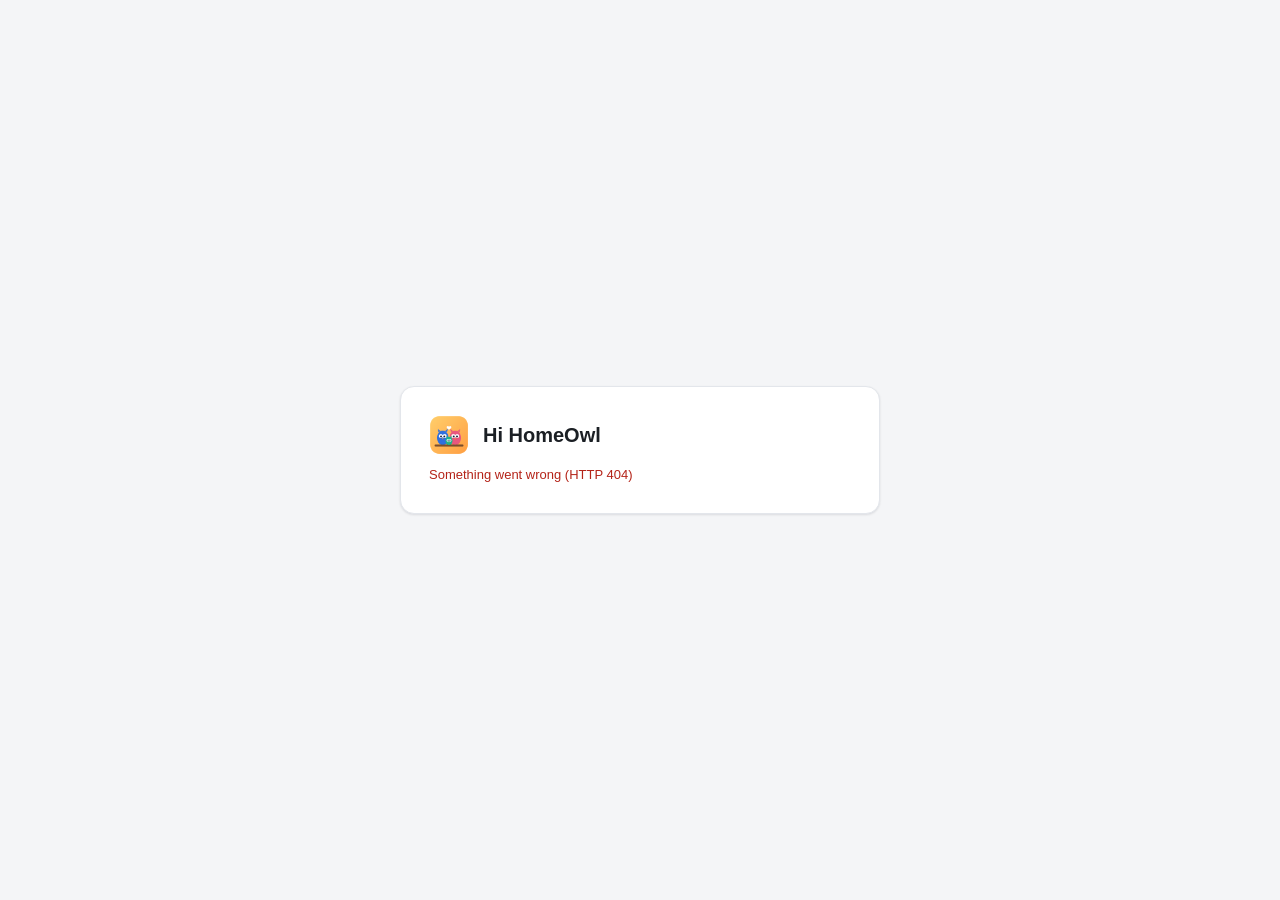
==== web/static/hi.html @ 711c6d2b "Device check-in: family members name their own devices A no-login 'Hi HomeOwl' page at /hi (also ove" ====
<!doctype html>
<html lang="en">
<head>
<meta charset="utf-8">
<meta name="viewport" content="width=device-width, initial-scale=1">
<title>Hi HomeOwl</title>
<link rel="stylesheet" href="style.css">
<link rel="icon" href="icon.png">
<meta name="theme-color" content="#ff9f43">
</head>
<body>
<section class="connect">
  <div class="connect-card hi-card">
    <div class="brand"><img class="logo-img lg" src="icon.png" alt=""> Hi HomeOwl</div>
    <div id="hi-box" role="status"><div class="empty">Looking for this device on your network…</div></div>
  </div>
</section>
<script src="hi.js"></script>
</body>
</html>
---- web/static/style.css ----
:root{
  --bg:#f4f5f7; --panel:#ffffff; --panel2:#f8f9fb; --line:#e3e6eb; --text:#1b1f24; --muted:#667080;
  --accent:#1f6feb; --accent-soft:#e7f0ff;
  --crit:#b42318; --high:#d9480f; --med:#b7791f; --low:#2f6fb3; --info:#6b7280; --ok:#1a7f45;
  --crit-bg:#fdecea; --high-bg:#fff0e6; --med-bg:#fff7e0; --low-bg:#eaf2fc; --info-bg:#f1f2f4; --ok-bg:#e6f5ec;
  --c1:#1f6feb; --c2:#13a49b; --c3:#d9480f; --c4:#8a5cf6; --c5:#c2a000; --c6:#d6336c; --c7:#667080;
  --shadow:0 1px 2px rgba(16,24,40,.05),0 1px 3px rgba(16,24,40,.06);
  --mono:ui-monospace,SFMono-Regular,Menlo,Consolas,monospace;
}
@media (prefers-color-scheme:dark){:root{
  --bg:#0e1116; --panel:#161a21; --panel2:#1b2029; --line:#2a303b; --text:#e6e9ee; --muted:#9aa4b2;
  --accent:#4c8dff; --accent-soft:#16233b;
  --crit:#ff6b5e; --high:#ff8c42; --med:#e8b33a; --low:#6aa8f0; --info:#9aa4b2; --ok:#3fbf75;
  --crit-bg:#3a1714; --high-bg:#3a2112; --med-bg:#352a10; --low-bg:#14263c; --info-bg:#1f242c; --ok-bg:#12301f;
  --c1:#4c8dff; --c2:#2cc5b8; --c3:#ff8c42; --c4:#a78bfa; --c5:#e8c43a; --c6:#f06595; --c7:#9aa4b2;
  --shadow:none;
}}
*{box-sizing:border-box}
[hidden]{display:none!important}
html,body{margin:0;background:var(--bg);color:var(--text);font:14px/1.5 -apple-system,BlinkMacSystemFont,"Segoe UI",Inter,Roboto,sans-serif}
code,.mono{font-family:var(--mono);font-size:.92em}
a{color:var(--accent)}
.muted{color:var(--muted)} .fine{font-size:12px;color:var(--muted)}
h1{font-size:22px;margin:0 0 4px;letter-spacing:-.01em} h2{font-size:16px;margin:0 0 12px} h3{font-size:14px;margin:0 0 8px}
.brand{font-weight:700;font-size:16px;display:flex;align-items:center;gap:8px}
.logo{color:var(--accent);font-size:20px}

/* buttons/forms */
.btn{border:1px solid var(--line);background:var(--panel);color:var(--text);border-radius:8px;padding:9px 14px;font:inherit;cursor:pointer;display:inline-flex;align-items:center;gap:6px;justify-content:center}
.btn:hover{border-color:var(--accent)}
.btn.primary{background:var(--accent);border-color:var(--accent);color:#fff;font-weight:600}
.btn.ghost{background:transparent}
.btn.sm{padding:6px 10px;font-size:12px}
.btn.file{position:relative}
input,select{width:100%;padding:9px 11px;border:1px solid var(--line);border-radius:8px;background:var(--panel2);color:var(--text);font:inherit}
input:focus{outline:2px solid var(--accent-soft);border-color:var(--accent)}
label{display:block;font-size:12px;font-weight:600;color:var(--muted);margin-bottom:12px}
label input{margin-top:5px;font-weight:400;color:var(--text)}
label.check{display:flex;gap:8px;align-items:center;font-weight:400;color:var(--text);font-size:13px}
label.check input{width:auto;margin:0}
details.adv{margin:4px 0 14px} details.adv summary{cursor:pointer;color:var(--muted);font-size:12px;margin-bottom:10px}

/* connect */
.connect{min-height:100vh;display:grid;place-items:center;padding:24px 16px}
.connect-card{width:100%;max-width:440px;background:var(--panel);border:1px solid var(--line);border-radius:14px;padding:28px;box-shadow:var(--shadow)}
.connect-card .brand{font-size:20px;margin-bottom:6px}
.connect-card form{margin-top:18px}
.connect-card .btn.primary{width:100%;padding:11px}
.alt{display:flex;gap:8px;margin:14px 0 6px;flex-wrap:wrap}.alt .btn{flex:1}
.msg{margin-top:10px;font-size:13px;min-height:1em}.msg.err{color:var(--crit)}

/* layout */
.app{display:grid;grid-template-columns:230px 1fr;min-height:100vh}
.side{background:var(--panel);border-right:1px solid var(--line);padding:18px 12px;display:flex;flex-direction:column;gap:14px;position:sticky;top:0;height:100vh}
.side nav{display:flex;flex-direction:column;gap:2px;flex:1;overflow:auto}
.side nav a{padding:8px 10px;border-radius:8px;cursor:pointer;color:var(--text);text-decoration:none;display:flex;justify-content:space-between;align-items:center}
.side nav a:hover{background:var(--panel2)} .side nav a.active{background:var(--accent-soft);color:var(--accent);font-weight:600}
.side-foot{display:flex;flex-wrap:wrap;gap:6px}
.site-chip{font-size:12px;color:var(--muted);padding:0 10px;line-height:1.4}
main{padding:24px 28px 60px;min-width:0}
.head{display:flex;justify-content:space-between;align-items:flex-end;gap:12px;margin-bottom:18px;flex-wrap:wrap}
.grid{display:grid;gap:14px}
.g2{grid-template-columns:repeat(2,minmax(0,1fr))} .g3{grid-template-columns:repeat(3,minmax(0,1fr))} .g4{grid-template-columns:repeat(4,minmax(0,1fr))}
.card{background:var(--panel);border:1px solid var(--line);border-radius:12px;padding:16px;box-shadow:var(--shadow);min-width:0}
.card+.card{margin-top:0}
.section{margin-top:14px}
@media (max-width:1100px){.g4{grid-template-columns:repeat(2,minmax(0,1fr))}.g3{grid-template-columns:1fr 1fr}}
@media (max-width:760px){.app{grid-template-columns:1fr}.side{position:static;height:auto}.side nav{flex-direction:row;flex-wrap:wrap}.g2,.g3,.g4{grid-template-columns:1fr}main{padding:16px}}

/* KPI */
.kpi .v{font-size:26px;font-weight:700;letter-spacing:-.02em} .kpi .l{font-size:12px;color:var(--muted)} .kpi .s{font-size:12px;color:var(--muted);margin-top:2px}
.score{display:flex;align-items:center;gap:18px}
.score svg{flex:none}
.sevbar{display:flex;gap:6px;flex-wrap:wrap;margin-top:8px}

/* pills / badges */
.pill{font-size:11px;padding:1px 8px;border-radius:99px;background:var(--panel2);border:1px solid var(--line);color:var(--muted);font-weight:600;white-space:nowrap}
.sev{font-size:11px;font-weight:700;text-transform:uppercase;letter-spacing:.04em;padding:2px 8px;border-radius:6px;white-space:nowrap}
.sev.critical{color:var(--crit);background:var(--crit-bg)} .sev.high{color:var(--high);background:var(--high-bg)}
.sev.medium{color:var(--med);background:var(--med-bg)} .sev.low{color:var(--low);background:var(--low-bg)}
.sev.info{color:var(--info);background:var(--info-bg)} .sev.ok{color:var(--ok);background:var(--ok-bg)}
.tag{display:inline-block;font-size:11px;padding:1px 7px;border-radius:5px;background:var(--panel2);border:1px solid var(--line);margin:1px 3px 1px 0;white-space:nowrap;max-width:100%;overflow-wrap:anywhere}
@media (max-width:760px){.tag{white-space:normal}}
.tag.good{color:var(--ok);border-color:transparent;background:var(--ok-bg)} .tag.bad{color:var(--high);border-color:transparent;background:var(--high-bg)} .tag.warn{color:var(--med);border-color:transparent;background:var(--med-bg)}

/* tables */
.tbl-wrap{overflow:auto;border:1px solid var(--line);border-radius:10px}
table{width:100%;border-collapse:collapse;font-size:13px}
th,td{text-align:left;padding:8px 10px;border-bottom:1px solid var(--line);vertical-align:top}
th{font-size:11px;text-transform:uppercase;letter-spacing:.04em;color:var(--muted);background:var(--panel2);position:sticky;top:0;cursor:pointer;white-space:nowrap}
tr:last-child td{border-bottom:0}
td.num,th.num{text-align:right;font-variant-numeric:tabular-nums}
.search{max-width:260px}

/* findings */
.filters{display:flex;gap:6px;flex-wrap:wrap;margin-bottom:12px}
.filters button{border:1px solid var(--line);background:var(--panel);color:var(--text);border-radius:99px;padding:5px 12px;font:inherit;font-size:12px;cursor:pointer}
.filters button.on{background:var(--accent);border-color:var(--accent);color:#fff}
.finding{border:1px solid var(--line);border-left:4px solid var(--info);border-radius:10px;background:var(--panel);padding:14px 16px;margin-bottom:10px}
.finding.critical{border-left-color:var(--crit)} .finding.high{border-left-color:var(--high)} .finding.medium{border-left-color:var(--med)} .finding.low{border-left-color:var(--low)}
.finding .t{display:flex;gap:10px;align-items:center;flex-wrap:wrap;font-weight:600}
.finding .area{font-size:12px;color:var(--muted);font-weight:400}
.finding p{margin:8px 0 0}
.finding .fix{margin-top:8px;padding:8px 10px;background:var(--panel2);border-radius:8px;font-size:13px}
.finding .fix b{color:var(--accent)}
.finding .items{margin-top:6px}

/* charts */
.chart text{fill:var(--muted);font-size:11px}
.chart .lbl{fill:var(--text)}
.chart .grid line{stroke:var(--line)}
.legend{display:flex;gap:12px;flex-wrap:wrap;font-size:12px;color:var(--muted);margin-top:8px}
.legend i{display:inline-block;width:10px;height:10px;border-radius:3px;margin-right:5px;vertical-align:-1px}
.empty{color:var(--muted);font-size:13px;padding:18px;text-align:center;border:1px dashed var(--line);border-radius:10px}

/* diagrams */
.diagram{overflow:auto;background:var(--panel2);border-radius:10px;border:1px solid var(--line)}
.diagram svg{display:block;margin:0 auto}
.diagram .node rect{fill:var(--panel);stroke:var(--line);stroke-width:1.2}
.diagram .node.gw rect{stroke:var(--c1);stroke-width:2}
.diagram .node.sw rect{stroke:var(--c2)}
.diagram .node.ap rect{stroke:var(--c4)}
.diagram .node.net rect{stroke:var(--c2)}
.diagram .node.ssid rect{stroke:var(--c4)}
.diagram .node.wan rect{stroke:var(--c3)}
.diagram .node.off rect{stroke:var(--crit);stroke-dasharray:4 3}
.diagram .t1{fill:var(--text);font-size:12px;font-weight:600}
.diagram .t2{fill:var(--muted);font-size:10.5px}
.diagram .ic{font-size:13px;font-weight:700}
.diagram .edge{fill:none;stroke:var(--muted);stroke-opacity:.55;stroke-width:1.4}
.diagram .edge.wl{stroke-dasharray:4 4}
.diagram .badge{fill:var(--high)} .diagram .badge-t{fill:#fff;font-size:9px;font-weight:700}

/* raw */
pre.json{background:var(--panel2);border:1px solid var(--line);border-radius:10px;padding:12px;overflow:auto;max-height:560px;font-size:12px;font-family:var(--mono);margin:0}
.ok-t{color:var(--ok)} .bad-t{color:var(--crit)}

/* cheatsheet */
.cheat{background:var(--panel);border:1px solid var(--line);border-radius:12px;padding:22px}
.cheat h2{border-bottom:2px solid var(--accent);padding-bottom:4px;margin-top:18px}
.cheat h2:first-of-type{margin-top:0}
.cheat .cols{display:grid;grid-template-columns:1fr 1fr;gap:18px}
.cheat table{font-size:12px} .cheat th,.cheat td{padding:5px 8px}
.kv{display:grid;grid-template-columns:max-content 1fr;gap:3px 14px;font-size:13px}.kv dt{color:var(--muted)}.kv dd{margin:0}
@media (max-width:900px){.cheat .cols{grid-template-columns:1fr}}

/* loading */
.loading{position:fixed;inset:0;background:color-mix(in srgb,var(--bg) 80%,transparent);display:grid;place-items:center;align-content:center;gap:14px;z-index:20;color:var(--muted)}
.spinner{width:34px;height:34px;border-radius:50%;border:3px solid var(--line);border-top-color:var(--accent);animation:spin .8s linear infinite}
@keyframes spin{to{transform:rotate(360deg)}}

/* v2 additions */
.banner{background:var(--crit-bg);color:var(--crit);border-radius:10px;padding:10px 14px;margin-bottom:14px;font-weight:500}
.banner a{color:inherit;font-weight:700}
.pill.alert{background:var(--crit);color:#fff;border-color:var(--crit)}
.pill:empty{display:none}
.btn.lock{width:100%;justify-content:center}
.btn.lock.unlocked{background:var(--high-bg);color:var(--high);border-color:var(--high);font-weight:600}
.btn.act{white-space:nowrap}
.btn:disabled{opacity:.5;cursor:wait}
.btnrow{display:flex;gap:6px;flex-wrap:wrap}
select{width:100%;padding:9px 11px;border:1px solid var(--line);border-radius:8px;background:var(--panel2);color:var(--text);font:inherit;margin-top:5px}
tr.clickable{cursor:pointer} tr.clickable:hover td{background:var(--panel2)}
.modal{position:fixed;inset:0;background:rgba(10,14,20,.45);display:grid;place-items:center;z-index:30;padding:16px}
.modal-box{background:var(--panel);border:1px solid var(--line);border-radius:14px;width:100%;max-width:520px;max-height:90vh;display:flex;flex-direction:column;box-shadow:0 20px 50px rgba(0,0,0,.25)}
.modal-box.wide{max-width:980px}
.modal-head{display:flex;justify-content:space-between;align-items:center;padding:16px 18px 0}
.modal-head h2{margin:0}
.modal-head .x{border:0;background:none;font-size:22px;color:var(--muted);cursor:pointer;line-height:1}
.modal-body{padding:14px 18px;overflow:auto}
.modal-body details{margin:6px 0} .modal-body summary{cursor:pointer}
.modal-foot{padding:12px 18px 16px;display:flex;gap:8px;justify-content:flex-end;border-top:1px solid var(--line)}
.pv{border:1px solid var(--line);border-radius:10px;padding:10px 12px;margin-top:10px}
.pv-err{border-color:var(--crit)}
.pv-h{margin-bottom:6px}
.pv-t{width:auto;min-width:320px;margin:4px 0} .pv-t th,.pv-t td{padding:4px 10px}
ul.dx,ol.dx{margin:0 0 10px;padding-left:18px} ul.dx li,ol.dx li{margin:4px 0}
.toasts{position:fixed;right:16px;bottom:16px;display:flex;flex-direction:column;gap:8px;z-index:40;max-width:420px}
.toast{background:var(--text);color:var(--bg);padding:10px 14px;border-radius:10px;font-size:13px;box-shadow:0 6px 20px rgba(0,0,0,.2)}
.toast.ok{background:var(--ok);color:#fff} .toast.err{background:var(--crit);color:#fff}
.ports{display:flex;flex-wrap:wrap;gap:6px;margin:6px 0 4px}
.port{width:44px;height:38px;border-radius:7px;display:flex;flex-direction:column;align-items:center;justify-content:center;font-size:11px;color:#fff;border:2px solid transparent;position:relative}
.port b{font-size:13px} .port i{font-style:normal;font-size:9px;line-height:1}
.port.gig{background:var(--ok)} .port.mg{background:var(--c1)} .port.slow{background:var(--med)} .port.down{background:var(--line);color:var(--muted)}
.port.err{border-color:var(--crit)}

@media print{
  .side,.head .btn,.no-print{display:none!important}
  .app{display:block} main{padding:0}
  body{background:#fff;color:#000}
  .cheat{border:0;padding:0}
  .card,.finding{break-inside:avoid}
}
.port.unk{background:var(--c7)}
.codebox{position:relative}.codebox .copy{position:absolute;top:8px;right:8px}
.codebox pre{white-space:pre-wrap;word-break:break-all;padding-right:70px}
.ovr{display:grid;grid-template-columns:1fr 110px auto;gap:6px;align-items:center;margin-bottom:6px}.ovr select,.ovr input{margin:0}
textarea{width:100%;padding:9px 11px;border:1px solid var(--line);border-radius:8px;background:var(--panel2);color:var(--text);font:13px var(--mono);margin-top:5px;resize:vertical}

/* analytics */
.an-controls{display:flex;gap:8px;align-items:center;flex-wrap:wrap}.an-controls select{width:auto;margin:0}
.seg{display:inline-flex;border:1px solid var(--line);border-radius:9px;overflow:hidden}
.seg button{border:0;background:var(--panel);color:var(--text);padding:6px 11px;font:inherit;font-size:12px;cursor:pointer;border-right:1px solid var(--line)}
.seg button:last-child{border-right:0}.seg button.on{background:var(--accent);color:#fff}
.filters.tabs{align-items:center;border-bottom:1px solid var(--line);padding-bottom:10px;margin-bottom:14px}
.banner.info{background:var(--accent-soft);color:var(--accent)}
#an-sql{font:13px/1.5 var(--mono)}

/* ---- Explore / People / Categories */
.g5{grid-template-columns:repeat(5,minmax(0,1fr))}
.nowrap{white-space:nowrap}
.btn.danger{color:var(--crit);border-color:var(--crit)}
.ex-bar{display:flex;flex-direction:column;gap:10px}
.ex-selects{display:grid;grid-template-columns:2fr repeat(4,minmax(0,1fr));gap:8px}
.ex-selects select,.ex-selects input{padding:7px 10px}
.ex-chips{display:flex;flex-wrap:wrap;gap:6px;align-items:center}
.chip{display:inline-flex;align-items:center;gap:4px;background:var(--accent-soft);color:var(--accent);border-radius:99px;padding:3px 4px 3px 11px;font-size:12px;font-weight:600}
.chip button{border:0;background:transparent;color:inherit;font-size:15px;line-height:1;cursor:pointer;padding:0 6px;border-radius:99px}
.chip button:hover{background:var(--panel)}
.blist{display:flex;flex-direction:column;gap:2px}
.bl-row{display:grid;grid-template-columns:minmax(0,1.3fr) minmax(0,1fr) auto;gap:10px;align-items:center;border:0;background:transparent;color:var(--text);font:inherit;font-size:13px;text-align:left;padding:5px 6px;border-radius:7px;cursor:pointer}
.bl-row:hover{background:var(--panel2)} .bl-row.on{background:var(--accent-soft)}
.bl-l{overflow:hidden;text-overflow:ellipsis;white-space:nowrap}
.bl-l .tag{font-size:10px;padding:0 5px}
.bl-bar{position:relative;height:10px;background:var(--panel2);border-radius:5px;overflow:hidden}
.bl-bar i,.bl-bar b{position:absolute;left:0;top:0;bottom:0;border-radius:5px}
.bl-bar b{background:var(--crit);opacity:.75;height:3px;top:auto}
.bl-v{font-variant-numeric:tabular-nums;text-align:right;white-space:nowrap}
.bl-v small{color:var(--muted);margin-left:2px}
svg .hit{fill:transparent}
svg .tc{cursor:pointer} svg .tc:hover .hit{fill:var(--panel2)}
svg .hm{cursor:pointer;stroke:transparent;stroke-width:2} svg .hm:hover,svg .hm.sel{stroke:var(--text)}
svg .hm-lab{cursor:pointer} svg .hm-lab:hover{fill:var(--accent)}
.pager{display:flex;gap:8px;align-items:center;justify-content:flex-end;margin-top:8px}
.pager .fine{margin-right:auto}
table.ex-raw td{font-size:12.5px;padding:6px 10px}
table.ex-raw a{text-decoration:none}
th.sorted{color:var(--accent)}
.pp-kpis{display:grid;grid-template-columns:repeat(4,1fr);gap:8px;margin-bottom:10px}
.pp-kpis div{background:var(--panel2);border-radius:8px;padding:8px 10px}
.pp-kpis b{display:block;font-size:18px} .pp-kpis span{font-size:11px;color:var(--muted)}
.person h3,.card h3{font-size:12px;text-transform:uppercase;letter-spacing:.04em;color:var(--muted);margin:12px 0 6px}
.pp-pick{max-height:340px;overflow:auto;border:1px solid var(--line);border-radius:8px;padding:6px 10px}
.pp-pick label{margin:4px 0}
.pp-group+.pp-group{border-top:1px solid var(--line);margin-top:8px;padding-top:8px}
.pp-ghead{font-size:12px;color:var(--muted);margin:2px 0 4px}
.pp-ghead b{color:var(--text)}
.pp-prof label{font-weight:600}
.pp-group .pp-dev:not(.pp-prof .pp-dev){padding-left:14px}
@media (max-width:1100px){.g5{grid-template-columns:repeat(3,minmax(0,1fr))}.ex-selects{grid-template-columns:1fr 1fr}}
@media (max-width:700px){.g5{grid-template-columns:repeat(2,minmax(0,1fr))}.pp-kpis{grid-template-columns:repeat(2,1fr)}.bl-row{grid-template-columns:minmax(0,1fr) 70px auto}}
.logo-img{width:26px;height:26px;border-radius:7px;vertical-align:-6px;margin-right:2px}
.banner.warn{background:var(--med-bg);color:var(--med)}
.nd-accts{display:flex;flex-direction:column;gap:6px;margin:6px 0 8px}
.nd-acct{display:flex;justify-content:space-between;gap:10px;align-items:center;border:1px solid var(--line);border-radius:8px;padding:8px 10px}
table.nd-prof td{font-size:12.5px;padding:6px 8px}

/* ---- HomeOwl: sign-in, device icons, MCP modes */
.logo-img.lg{width:40px;height:40px;border-radius:10px;vertical-align:-11px;margin-right:6px}
.dic{display:inline-flex;vertical-align:-5px;margin-right:6px;color:var(--muted)}
.bl-l .dic{vertical-align:-3px;margin-right:4px}
.mcp-modes{display:grid;grid-template-columns:repeat(4,minmax(0,1fr));gap:8px}
.mcp-mode{display:flex;flex-direction:column;gap:4px;border:1px solid var(--line);border-radius:10px;padding:10px 12px;cursor:pointer;margin:0}
.mcp-mode input{position:absolute;opacity:0;pointer-events:none}
.mcp-mode.on{border-color:var(--accent);background:var(--accent-soft)}
.mcp-mode.god.on{border-color:var(--crit);background:var(--crit-bg)}
.btn.danger{color:#fff;background:var(--crit);border-color:var(--crit)}
#auth-box form{display:flex;flex-direction:column;gap:2px}
@media (max-width:900px){.mcp-modes{grid-template-columns:1fr 1fr}}

/* internet connections (Overview) */
.wan-list{display:flex;flex-direction:column;gap:10px}
.wan-row{display:flex;align-items:center;gap:12px;padding:8px 10px;border:1px solid var(--line);border-radius:10px;background:var(--panel2)}
.wan-main{flex:1;min-width:0}
.wan-top{display:flex;align-items:center;gap:6px;flex-wrap:wrap;font-size:13px}
.wan-sub{font-size:12px;overflow-wrap:anywhere}
.isp-badge{flex:none;display:inline-flex;align-items:center;justify-content:center;border-radius:8px;font-weight:700;letter-spacing:.02em;
  color:hsl(var(--h) 55% 30%);background:hsl(var(--h) 70% 90%)}
@media (prefers-color-scheme:dark){.isp-badge{color:hsl(var(--h) 70% 82%);background:hsl(var(--h) 35% 22%)}}
.isp-logo{flex:none;border-radius:8px;object-fit:contain;background:#fff;padding:3px}

/* updates */
.update-chip{display:block;margin:8px 10px 0;padding:6px 10px;border-radius:8px;font-size:12px;text-decoration:none;color:var(--ok);background:var(--ok-bg)}
.update-chip:hover{outline:1px solid var(--ok)}
.cmd{display:flex;align-items:center;gap:8px;margin:6px 0}
.cmd code{flex:1;min-width:0;overflow-x:auto;white-space:nowrap;padding:8px 10px;border-radius:8px;background:var(--panel2);border:1px solid var(--line)}
.relnotes{max-height:220px;overflow:auto;white-space:pre-wrap;font-size:13px;padding:10px 12px;border-radius:8px;background:var(--panel2);border:1px solid var(--line)}

/* guest Wi-Fi */
.guest-grid{display:grid;grid-template-columns:repeat(auto-fill,minmax(min(100%,520px),1fr));gap:16px}
.guest-card{display:flex;gap:20px;align-items:center;flex-wrap:wrap}
.guest-qr{flex:none;background:#fff;border-radius:12px;padding:6px;line-height:0}
.guest-qr .qr{max-width:100%;height:auto}
.guest-info{flex:1;min-width:200px}
.guest-info .l{font-size:12px;color:var(--muted);margin-top:6px}
.guest-ssid{font-size:22px;font-weight:700;overflow-wrap:anywhere}
.guest-pass{font-size:20px;overflow-wrap:anywhere;margin-bottom:6px}
#print-card{display:none}
@media print{
  body.printing-card>*:not(#print-card){display:none!important}
  body.printing-card #print-card{display:block}
  .pc{width:90mm;margin:10mm auto;padding:8mm;border:1px dashed #999;border-radius:6mm;text-align:center;color:#000;font-family:-apple-system,"Segoe UI",Roboto,sans-serif}
  .pc-title{font-size:20pt;font-weight:700;margin-bottom:4mm}
  .pc .qr{width:60mm;height:60mm}
  .pc-hint{font-size:10pt;margin:2mm 0 5mm}
  .pc dl{margin:0;text-align:left;display:grid;grid-template-columns:max-content 1fr;gap:1mm 4mm;font-size:13pt}
  .pc dt{color:#555} .pc dd{margin:0;font-weight:700;overflow-wrap:anywhere}
  .pc-foot{margin-top:6mm;font-size:8pt;color:#555;display:flex;align-items:center;justify-content:center;gap:2mm}
}

/* device check-in */
.hi-card{max-width:480px}
.hi-seen{margin:8px 0 16px;padding:8px 10px;border-radius:8px;background:var(--panel2);border:1px solid var(--line)}
.ci-row{display:flex;align-items:center;gap:14px;flex-wrap:wrap;margin-bottom:10px}
.ci-ico{font-size:26px;width:40px;text-align:center}
.ci-main{flex:1;min-width:220px}
.ci-how{display:flex;gap:20px;align-items:flex-start;flex-wrap:wrap}
.ci-how>div:last-child{flex:1;min-width:240px}
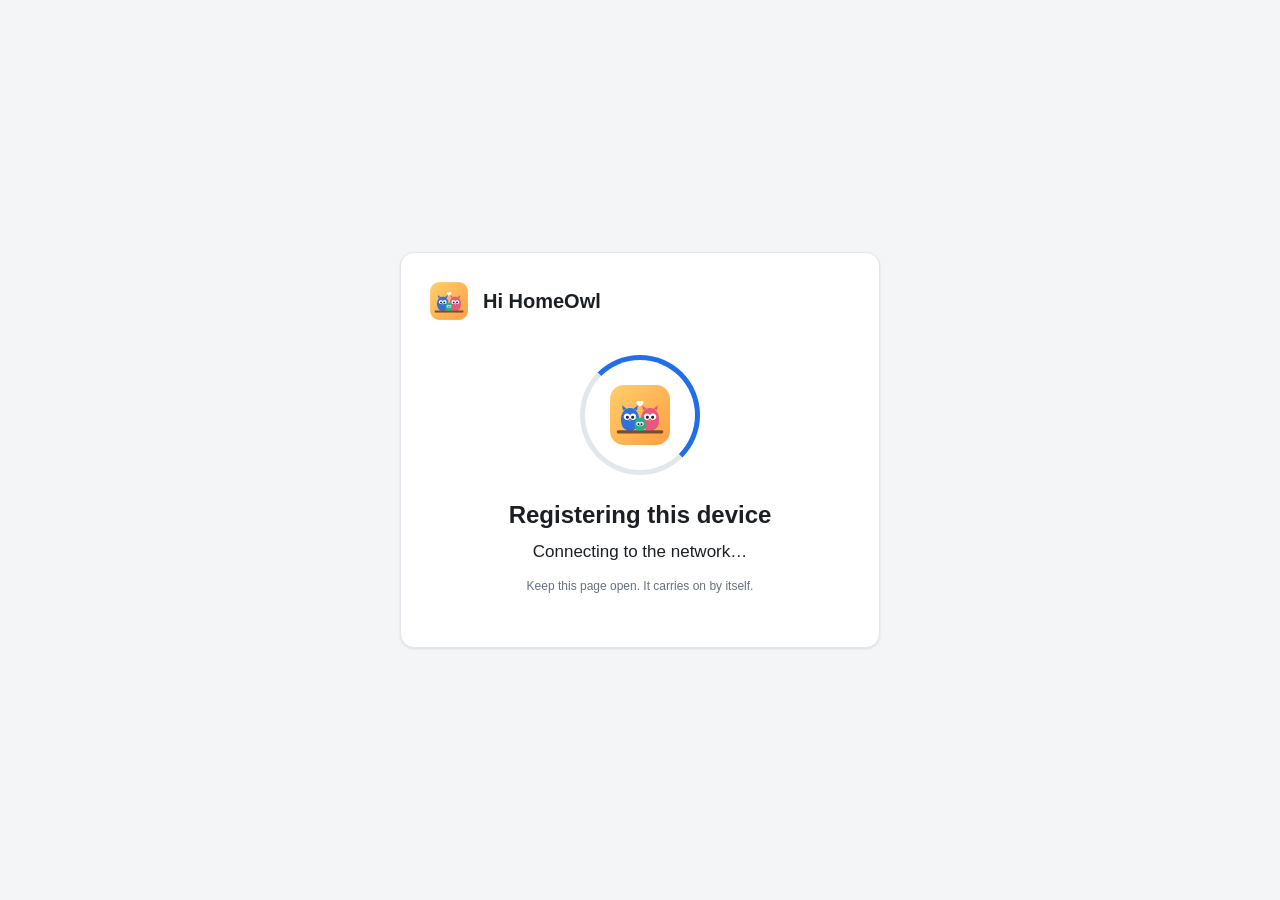
==== commit 40bcfd46: "Check-in page: big animated waiting screen while the device is looked up Co-Authored-By: Claude Opus" ====
--- a/web/static/hi.html
+++ b/web/static/hi.html
@@ -12,9 +12,10 @@
 <section class="connect">
   <div class="connect-card hi-card">
     <div class="brand"><img class="logo-img lg" src="icon.png" alt=""> Hi HomeOwl</div>
-    <div id="hi-box" role="status"><div class="empty">Looking for this device on your network…</div></div>
+    <div id="hi-box" role="status"><div class="hi-wait"><div class="hi-wait-ring"><img src="icon.png" alt="" width="64" height="64"></div><h2>Registering this device</h2><p class="hi-wait-step">Looking for this device…</p><p class="fine muted">Keep this page open. It carries on by itself.</p></div></div>
   </div>
 </section>
+<script src="qr.js"></script>
 <script src="hi.js"></script>
 </body>
 </html>
--- a/web/static/style.css
+++ b/web/static/style.css
@@ -47,16 +47,35 @@
 .connect-card form{margin-top:18px}
 .connect-card .btn.primary{width:100%;padding:11px}
 .alt{display:flex;gap:8px;margin:14px 0 6px;flex-wrap:wrap}.alt .btn{flex:1}
-.msg{margin-top:10px;font-size:13px;min-height:1em}.msg.err{color:var(--crit)}
+.msg{margin-top:10px;font-size:13px;min-height:1em}.msg.err{color:var(--crit)}.msg.warn{color:var(--high)}
 
 /* layout */
-.app{display:grid;grid-template-columns:230px 1fr;min-height:100vh}
-.side{background:var(--panel);border-right:1px solid var(--line);padding:18px 12px;display:flex;flex-direction:column;gap:14px;position:sticky;top:0;height:100vh}
-.side nav{display:flex;flex-direction:column;gap:2px;flex:1;overflow:auto}
-.side nav a{padding:8px 10px;border-radius:8px;cursor:pointer;color:var(--text);text-decoration:none;display:flex;justify-content:space-between;align-items:center}
-.side nav a:hover{background:var(--panel2)} .side nav a.active{background:var(--accent-soft);color:var(--accent);font-weight:600}
-.side-foot{display:flex;flex-wrap:wrap;gap:6px}
-.site-chip{font-size:12px;color:var(--muted);padding:0 10px;line-height:1.4}
+.app{display:grid;grid-template-columns:72px minmax(0,1fr);min-height:100vh}
+.side{background:var(--panel2);border-right:1px solid var(--line);display:flex;flex-direction:column;align-items:center;gap:14px;padding:14px 0;position:sticky;top:0;height:100vh}
+.rail-logo{margin:0;width:32px;height:32px}
+.rail{display:flex;flex-direction:column;gap:4px;width:100%;padding:0 6px}
+.rail-btn{display:flex;flex-direction:column;align-items:center;gap:3px;padding:8px 2px;border-radius:10px;color:var(--muted);text-decoration:none;font-size:10.5px;font-weight:500}
+.rail-btn svg{width:22px;height:22px}
+.rail-btn:hover{background:var(--panel);color:var(--text)}
+.rail-btn.act{background:var(--accent-soft);color:var(--accent);font-weight:600}
+.rail-btn:focus-visible{outline:2px solid var(--accent);outline-offset:1px}
+.app-col{min-width:0;display:flex;flex-direction:column}
+.topbar{display:flex;align-items:center;gap:8px;padding:8px 28px;border-bottom:1px solid var(--line);background:var(--panel);position:sticky;top:0;z-index:20;min-height:48px;flex-wrap:wrap}
+.topbar-sp{flex:1}
+.site-chip{font-size:12.5px;color:var(--muted);display:flex;align-items:center;gap:6px 14px;flex-wrap:wrap;min-width:0}
+.site-chip b{color:var(--text)}
+.tabnav{padding:12px 28px 0}
+.nav-area{display:flex;flex-direction:column;gap:6px}
+.nav-tabs,.nav-subs{display:flex;align-items:center;gap:2px;overflow-x:auto;scrollbar-width:thin}
+.nav-tabs{border-bottom:1px solid var(--line)}
+.nav-h{font-size:11px;font-weight:700;letter-spacing:.07em;text-transform:uppercase;color:var(--muted);padding:0 14px 0 2px;white-space:nowrap}
+.nav-tabs a{padding:9px 12px;color:var(--muted);text-decoration:none;border-bottom:2px solid transparent;margin-bottom:-1px;white-space:nowrap;font-weight:500;cursor:pointer;display:inline-flex;align-items:center;gap:6px}
+.nav-tabs a:hover{color:var(--text)}.nav-tabs a.active{color:var(--accent);border-color:var(--accent);font-weight:600}
+.nav-subs a{padding:5px 11px;border-radius:999px;color:var(--muted);text-decoration:none;white-space:nowrap;font-size:13px;cursor:pointer}
+.nav-subs a:hover{background:var(--panel2);color:var(--text)}.nav-subs a.active{background:var(--accent-soft);color:var(--accent);font-weight:600}
+.page-tabs{display:flex;gap:2px;border-bottom:1px solid var(--line);margin:-4px 0 18px;overflow-x:auto}
+.page-tabs a{padding:8px 14px;color:var(--muted);text-decoration:none;border-bottom:2px solid transparent;margin-bottom:-1px;white-space:nowrap;font-weight:500}
+.page-tabs a:hover{color:var(--text)}.page-tabs a.act{color:var(--accent);border-color:var(--accent);font-weight:600}
 main{padding:24px 28px 60px;min-width:0}
 .head{display:flex;justify-content:space-between;align-items:flex-end;gap:12px;margin-bottom:18px;flex-wrap:wrap}
 .grid{display:grid;gap:14px}
@@ -65,7 +84,7 @@
 .card+.card{margin-top:0}
 .section{margin-top:14px}
 @media (max-width:1100px){.g4{grid-template-columns:repeat(2,minmax(0,1fr))}.g3{grid-template-columns:1fr 1fr}}
-@media (max-width:760px){.app{grid-template-columns:1fr}.side{position:static;height:auto}.side nav{flex-direction:row;flex-wrap:wrap}.g2,.g3,.g4{grid-template-columns:1fr}main{padding:16px}}
+@media (max-width:760px){.app{grid-template-columns:1fr}.g2,.g3,.g4{grid-template-columns:1fr}main{padding:16px}.topbar{padding:6px 16px;position:static;gap:6px;min-height:0}.topbar .chip-who,#btn-export{display:none}.topbar .btn.sm{padding:4px 9px;font-size:12px}.tabnav{padding:10px 16px 0}}
 
 /* KPI */
 .kpi .v{font-size:26px;font-weight:700;letter-spacing:-.02em} .kpi .l{font-size:12px;color:var(--muted)} .kpi .s{font-size:12px;color:var(--muted);margin-top:2px}
@@ -154,7 +173,7 @@
 .banner a{color:inherit;font-weight:700}
 .pill.alert{background:var(--crit);color:#fff;border-color:var(--crit)}
 .pill:empty{display:none}
-.btn.lock{width:100%;justify-content:center}
+.btn.lock{justify-content:center}
 .btn.lock.unlocked{background:var(--high-bg);color:var(--high);border-color:var(--high);font-weight:600}
 .btn.act{white-space:nowrap}
 .btn:disabled{opacity:.5;cursor:wait}
@@ -185,7 +204,7 @@
 .port.err{border-color:var(--crit)}
 
 @media print{
-  .side,.head .btn,.no-print{display:none!important}
+  .side,.topbar,.tabnav,.head .btn,.no-print{display:none!important}
   .app{display:block} main{padding:0}
   body{background:#fff;color:#000}
   .cheat{border:0;padding:0}
@@ -266,6 +285,7 @@
 .mcp-mode.god.on{border-color:var(--crit);background:var(--crit-bg)}
 .btn.danger{color:#fff;background:var(--crit);border-color:var(--crit)}
 #auth-box form{display:flex;flex-direction:column;gap:2px}
+#auth-box .ts-or{text-align:center;margin:12px 0 8px;font-size:13px}#auth-box #ts-signin{display:block;text-align:center;text-decoration:none}
 @media (max-width:900px){.mcp-modes{grid-template-columns:1fr 1fr}}
 
 /* internet connections (Overview) */
@@ -280,8 +300,10 @@
 .isp-logo{flex:none;border-radius:8px;object-fit:contain;background:#fff;padding:3px}
 
 /* updates */
-.update-chip{display:block;margin:8px 10px 0;padding:6px 10px;border-radius:8px;font-size:12px;text-decoration:none;color:var(--ok);background:var(--ok-bg)}
-.update-chip:hover{outline:1px solid var(--ok)}
+.update-chip{display:block;margin:0;padding:4px 10px;border-radius:8px;font-size:12px;text-decoration:none;color:var(--muted);background:var(--panel2)}
+.update-chip:hover{outline:1px solid var(--line)}
+.update-chip.avail{color:var(--ok);background:var(--ok-bg)}.update-chip.avail:hover{outline-color:var(--ok)}
+.update-chip .upd-v{display:block;font-size:11.5px}.update-chip.avail .upd-v{opacity:.85}
 .cmd{display:flex;align-items:center;gap:8px;margin:6px 0}
 .cmd code{flex:1;min-width:0;overflow-x:auto;white-space:nowrap;padding:8px 10px;border-radius:8px;background:var(--panel2);border:1px solid var(--line)}
 .relnotes{max-height:220px;overflow:auto;white-space:pre-wrap;font-size:13px;padding:10px 12px;border-radius:8px;background:var(--panel2);border:1px solid var(--line)}
@@ -310,9 +332,512 @@
 
 /* device check-in */
 .hi-card{max-width:480px}
+.hi-steps{margin:6px 0 12px;padding-left:20px}.hi-steps li{margin:4px 0}.hi-card .cmd code{white-space:normal;overflow-wrap:anywhere}.hi-card a.btn{text-decoration:none;justify-content:center}
 .hi-seen{margin:8px 0 16px;padding:8px 10px;border-radius:8px;background:var(--panel2);border:1px solid var(--line)}
 .ci-row{display:flex;align-items:center;gap:14px;flex-wrap:wrap;margin-bottom:10px}
 .ci-ico{font-size:26px;width:40px;text-align:center}
 .ci-main{flex:1;min-width:220px}
 .ci-how{display:flex;gap:20px;align-items:flex-start;flex-wrap:wrap}
 .ci-how>div:last-child{flex:1;min-width:240px}
+
+/* config history */
+.hist-grid{display:grid;grid-template-columns:minmax(240px,320px) minmax(0,1fr);gap:16px;align-items:start}
+@media (max-width:900px){.hist-grid{grid-template-columns:1fr}}
+.hist-list{display:flex;flex-direction:column;gap:4px;max-height:60vh;overflow:auto}
+.hist-item{display:flex;flex-direction:column;padding:6px 10px;border-radius:8px;text-decoration:none;color:var(--text);border:1px solid transparent}
+.hist-item:hover{border-color:var(--line)} .hist-item.on{background:var(--accent-soft);border-color:var(--accent)}
+.hist-ch{margin:8px 0;padding:8px 10px;border:1px solid var(--line);border-radius:8px;background:var(--panel2)}
+.hist-t{margin-top:6px;width:100%;table-layout:fixed} .hist-t td{overflow-wrap:anywhere}
+
+/* ---------- cameras */
+.cam-grid{display:grid;grid-template-columns:repeat(auto-fill,minmax(260px,1fr));gap:14px}
+.cam-card{padding:0;overflow:hidden;cursor:pointer}
+.cam-card:hover,.cam-card:focus-visible{border-color:var(--accent);outline:none}
+.cam-pic{position:relative;aspect-ratio:16/9;background:#11151b;display:flex;align-items:center;justify-content:center;overflow:hidden}
+.cam-pic img,.cam-pic svg{width:100%;height:100%;object-fit:cover;display:block}
+.cam-pic.off span{color:#9aa4b2;font-size:13px;font-weight:600}
+.cam-pic.big{aspect-ratio:auto;max-height:70vh;border-radius:8px}
+.cam-pic.big img{object-fit:contain;height:auto;max-height:70vh}
+.cam-live{position:absolute;left:8px;top:8px;font-size:11px;font-weight:600;color:#fff;background:rgba(0,0,0,.55);border-radius:5px;padding:1px 7px}
+.cam-card.is-off .cam-meta b{color:var(--muted)}
+.cam-meta{padding:10px 12px}
+.cam-filters{display:flex;flex-wrap:wrap;gap:10px;align-items:center;margin-bottom:12px}
+.cam-filters select{width:auto;padding:5px 9px;font-size:12px}
+.cam-kinds{display:flex;flex-wrap:wrap;gap:6px}
+.cam-kind{border:1px solid var(--line);background:var(--panel);color:var(--text);border-radius:99px;padding:3px 11px;font:inherit;font-size:12px;cursor:pointer}
+.cam-kind:hover{border-color:var(--accent)} .cam-kind.on{background:var(--accent-soft);color:var(--accent);border-color:var(--accent);font-weight:600}
+.cam-day{margin-bottom:12px} .cam-dayname{font-weight:600;font-size:13px;margin:6px 0 4px}
+.cam-ev{display:flex;flex-wrap:wrap;align-items:center;gap:8px;padding:4px 0;border-bottom:1px solid var(--line);font-size:13px}
+.cam-ev:last-child{border-bottom:0}
+.cam-t{color:var(--muted);font-size:12px;min-width:44px}
+.tag.info{color:var(--accent);border-color:transparent;background:var(--accent-soft)}
+.tbl-wrap .tag{white-space:nowrap}
+.warn-t{color:var(--med)}
+.steps{margin:6px 0 14px;padding-left:20px;line-height:1.6}
+
+/* UPS */
+.ups-head{display:flex;justify-content:space-between;align-items:flex-start;gap:12px;flex-wrap:wrap}
+.ups-head h2 .tag,.ups-head h3 .tag{vertical-align:middle;margin-left:4px}
+.ups-bar{height:6px;border-radius:4px;background:var(--line);overflow:hidden;margin-top:6px}
+.ups-bar i{display:block;height:100%;background:var(--ok)}.ups-bar.low i{background:var(--med)}
+.ups-kv{width:100%;border-collapse:collapse;font-size:12px}.ups-kv td{padding:3px 8px;border-bottom:1px solid var(--line);vertical-align:top;word-break:break-word}
+.ups-kv td:first-child{color:var(--muted);white-space:nowrap}
+.ups-in{display:flex;align-items:center;gap:6px}.ups-in input{width:90px}
+.ups-acts select{max-width:100%}.ups-acts td{vertical-align:top}.ups-delay{width:80px}
+.ups-sug{border-top:1px solid var(--line);padding-top:12px;margin-top:12px}.ups-sug h3{margin:0 0 4px}
+.ups-out summary{cursor:pointer;color:var(--muted);font-size:12px}.ups-out pre{max-height:200px;margin-top:4px}
+#ups-body>.card+.card,#ups-body>.card+.grid,#ups-body>.grid+.card,#ups-body>.banner+.card{margin-top:14px}
+.ups-head select{width:auto;min-width:120px}
+.cam-pic .cam-wait{position:absolute;inset:0;display:grid;place-items:center;padding:12px;text-align:center;font-size:12px;color:#c3cad5}
+.cam-pic .cam-wait.bad{color:#ff9b8f}
+.cam-livesw{margin:0;align-self:center}
+/* QR themes */
+.qr-wrap{display:inline-flex;flex-direction:column;align-items:center;line-height:1.2}
+.qr-label{border-radius:14px;padding:6px 6px 8px;gap:2px}.qr-label .qr-cap{font-weight:600;font-size:12px}
+.qr-themes{display:grid;grid-template-columns:repeat(auto-fill,minmax(104px,1fr));gap:10px}
+.qr-theme{border:1px solid var(--line);background:var(--panel);color:var(--text);border-radius:10px;padding:10px 6px;display:flex;flex-direction:column;align-items:center;gap:6px;font:inherit;font-size:12px;cursor:pointer}
+.qr-theme:hover{border-color:var(--accent)}.qr-theme.on{border-color:var(--accent);box-shadow:0 0 0 2px var(--accent)}
+.qr-mini{background:#fff;border-radius:8px;padding:3px;line-height:0;display:inline-flex}
+.qr-mini .qr-wrap{transform:scale(.85)}.qr-mini .qr-cap{font-size:8px}
+.pc,.pc *{-webkit-print-color-adjust:exact;print-color-adjust:exact}
+.cellrow{display:inline-flex;align-items:center;gap:6px;white-space:nowrap}
+.btn.xs{padding:2px 8px;font-size:12px;border-radius:6px}
+td{vertical-align:middle}
+/* Settings side menu */
+.set-layout{display:flex;flex-direction:column;gap:16px}
+.set-nav{display:flex;flex-wrap:wrap;gap:4px}
+.set-nav a{display:flex;align-items:center;gap:8px;padding:6px 13px;border-radius:999px;border:1px solid var(--line);background:var(--panel);color:var(--text);text-decoration:none;font-size:13.5px}
+.set-nav a:hover{background:var(--panel2)}.set-nav a.act{background:var(--accent-soft);color:var(--accent);border-color:transparent;font-weight:600}
+.sdot{width:8px;height:8px;border-radius:50%;display:inline-block;flex:none}.sdot.ok{background:var(--ok)}.sdot.bad{background:var(--crit)}.sdot.warn{background:var(--med)}
+.set-panes{min-width:0}.spane>.card+.card,.spane>.card+div,.spane>div+.card{margin-top:14px}
+
+/* list rows (all data tables) */
+.li-tools{display:flex;flex-wrap:wrap;gap:8px;align-items:center;margin-bottom:8px}
+.li-tools .search{flex:1 1 220px;max-width:360px;margin:0}
+.tw{border:1px solid var(--line);border-radius:10px;background:var(--panel);overflow-x:auto}
+.tl{width:100%;border-collapse:collapse;font-size:13px}
+.tl th{text-align:left;font-weight:500;font-size:12px;color:var(--muted);padding:8px 12px;border-bottom:1px solid var(--line);white-space:nowrap;background:var(--panel2)}
+.tl th.n,.tl td.n{text-align:right;font-variant-numeric:tabular-nums}
+.tl td{padding:8px 12px;border-bottom:1px solid var(--line);vertical-align:middle}
+.tl tbody tr:last-child td{border-bottom:0}
+.tl td.tt{font-weight:600;overflow-wrap:anywhere;min-width:140px}.tl td.tt .fine,.tl td.tt .muted{font-weight:400}
+.tl td .sub{font-weight:400;font-size:11.5px;color:var(--muted);margin-top:2px}
+.tl td.acts{text-align:right;white-space:nowrap}.tl td.acts .btn+.btn{margin-left:4px}
+.tl td .tag{margin:0}
+.tl tr.clickable{cursor:pointer}.tl tr.clickable:hover td{background:var(--panel2)}
+.tl tr.pin td{background:var(--crit-bg)}.tl tr.pin td.tt{box-shadow:inset 3px 0 0 var(--crit)}
+.th-sort{border:0;background:none;padding:0;font:inherit;color:inherit;cursor:pointer}.th-sort:hover,.th-sort.on{color:var(--accent)}
+.tl td.empty{text-align:center;color:var(--muted);padding:18px}
+@media (max-width:640px){
+  .tl thead{display:none}.tl,.tl tbody{display:block;width:100%}
+  .tl tr{display:flex;flex-wrap:wrap;align-items:center;gap:3px 14px;padding:9px 12px;border-bottom:1px solid var(--line)}.tl tbody tr:last-child{border-bottom:0}
+  .tl td{display:block;border:0;padding:0;text-align:left!important;min-width:0}
+  .tl td.tt{flex-basis:100%;min-width:0}.tl td.nil{display:none}
+  .tl td[data-l]{display:inline-flex;align-items:baseline;gap:5px;font-size:12px}.tl td[data-l]::before{content:attr(data-l);color:var(--muted)}
+  .tl td.acts{flex-basis:100%;padding-top:4px;text-align:left!important}
+  .tl td.nil,.tl td.nil[data-l]{display:none}
+  .grid.g4{grid-template-columns:repeat(2,minmax(0,1fr))}.grid.g4 .kpi .v{font-size:22px}
+  .tl tr.pin td{background:none}.tl tr.pin{background:var(--crit-bg);box-shadow:inset 3px 0 0 var(--crit)}.tl tr.pin td.tt{box-shadow:none}
+}
+@media (max-width:760px){
+  .side{flex-direction:row;height:auto;position:static;padding:8px 10px;gap:10px;border-right:0;border-bottom:1px solid var(--line);overflow-x:auto}
+  .rail-logo{width:28px;height:28px;flex:none}
+  .rail{flex-direction:row;padding:0;gap:2px}
+  .rail-btn{flex-direction:row;gap:6px;padding:7px 10px;font-size:12px;white-space:nowrap}.rail-btn svg{width:18px;height:18px}
+  .nav-h{display:none}
+}
+.good-t{color:var(--ok)}
+.ups-perm{margin:8px 0;padding:10px 12px;border-radius:10px;background:var(--med-bg)}.ups-perm.ok{background:var(--ok-bg)}.ups-perm p{margin:0 0 6px}.ups-perm .btnrow{margin:6px 0}
+/* macOS menu bar popover */
+html:has(body.mb){background:var(--panel)}body.mb{background:var(--panel);margin:0;font-size:13px;overflow-x:hidden}
+.mb-main{padding:10px 12px 12px;display:flex;flex-direction:column;gap:10px}
+.mb-pad{padding:8px 4px;margin:0}
+.mb-head{display:flex;align-items:center;gap:8px}.mb-head b{font-size:14px}.mb-logo{width:22px;height:22px;border-radius:6px}
+.mb-ver{font-size:12px;flex:1}.mb-icon{border:0;background:none;color:var(--muted);font-size:16px;cursor:pointer;padding:2px 6px;border-radius:6px}.mb-icon:hover{background:var(--panel2);color:var(--text)}
+.mb-rows{display:flex;flex-direction:column;border:1px solid var(--line);border-radius:10px;overflow:hidden}
+.mb-row{display:grid;grid-template-columns:10px 76px 1fr;align-items:center;gap:8px;padding:8px 10px;border:0;border-top:1px solid var(--line);background:var(--panel);color:var(--text);text-align:left;font:inherit;cursor:pointer}
+.mb-row:first-child{border-top:0}.mb-row:hover{background:var(--panel2)}
+.mb-l{font-weight:600}.mb-t{color:var(--muted);line-height:1.35}.mb-row .mb-dot{align-self:center}
+.mb-dot{width:8px;height:8px;border-radius:50%;background:var(--muted);display:inline-block}
+.mb-dot.ok{background:var(--ok)}.mb-dot.warn{background:var(--med)}.mb-dot.bad{background:var(--crit)}.mb-dot.info{background:var(--accent)}.mb-dot.off{background:var(--line)}
+.mb-people{display:flex;flex-wrap:wrap;gap:6px}
+.mb-person{display:inline-flex;align-items:center;gap:6px;padding:4px 9px;border-radius:999px;background:var(--panel2);border:1px solid var(--line);opacity:.65}
+.mb-person.home{opacity:1}.mb-person i{width:8px;height:8px;border-radius:50%}.mb-person small{color:var(--muted)}
+.mb-guest{display:flex;flex-direction:column;align-items:center;gap:6px;padding:8px;border:1px solid var(--line);border-radius:10px}
+.mb-gtxt{display:flex;flex-direction:column;align-items:center;gap:2px}
+.mb-acts{display:flex;gap:8px}.mb-acts .btn{flex:1}
+.mb-foot{border-top:1px solid var(--line);padding-top:8px;display:flex;flex-direction:column;gap:6px}
+.mb-upd{display:flex;align-items:center;gap:8px}.mb-upd>span:not(.mb-dot){flex:1}.mb-upd .mb-dot{flex:none}.mb-check{margin:0}
+.mbp-list{display:grid;grid-template-columns:repeat(auto-fill,minmax(150px,1fr));gap:8px;margin-top:10px}
+.mbp{display:flex;flex-direction:column;align-items:flex-start;gap:4px;padding:10px;border:1px solid var(--line);border-radius:10px;background:var(--panel);color:var(--text);text-align:left;font:inherit;cursor:pointer}
+.mbp.act{border-color:var(--accent);box-shadow:0 0 0 1px var(--accent)}
+.mbp-bar{--mbar:#e9e9ec;display:flex;justify-content:flex-end;width:100%;padding:4px 8px;border-radius:6px;background:var(--mbar);color:#1b1f24}
+:root[data-theme="dark"] .mbp-bar{--mbar:#2b2d31;color:#f2f2f2}
+@media (prefers-color-scheme:dark){:root:not([data-theme="light"]) .mbp-bar{--mbar:#2b2d31;color:#f2f2f2}}
+.mbp-ico{position:relative;display:inline-flex;align-items:center;gap:3px;font-size:12px;height:18px}.mbp-ico b{font-weight:600}
+.mbp-dot{position:absolute;right:-1px;bottom:0;width:7px;height:7px;border-radius:50%;background:#f59e0b;box-shadow:0 0 0 1.5px var(--mbar)}
+.mbp-name{font-weight:600}
+/* Who's home */
+.pr-sum{margin:0 0 10px;color:var(--muted)}.pr-sum b{color:var(--text)}
+.pr-grid{display:grid;grid-template-columns:repeat(auto-fill,minmax(240px,1fr));gap:12px}
+.pr-card{display:flex;align-items:center;gap:12px;padding:14px}
+.pr-card.away,.pr-card.none{opacity:.78}.pr-card.home{box-shadow:inset 3px 0 0 var(--ok)}
+.pr-ava{width:40px;height:40px;border-radius:50%;display:grid;place-items:center;color:#fff;font-weight:700;font-size:17px;flex:none}
+.pr-card.away .pr-ava,.pr-card.none .pr-ava{filter:grayscale(.6)}
+.pr-who{display:flex;flex-direction:column;gap:2px;flex:1;min-width:0}.pr-who b{font-size:15px}
+.pr-row,.pr-tagrow{display:grid;grid-template-columns:110px 1fr;gap:12px;align-items:center;padding:8px 0;border-top:1px solid var(--line)}
+.pr-row:first-of-type,.pr-tagrow:first-of-type{border-top:0}
+.pr-name{font-weight:600;display:flex;align-items:center;gap:8px;min-width:0}.pr-swatch{width:10px;height:10px;border-radius:50%;flex:none}
+.pr-strip{position:relative;height:14px;border-radius:7px;background:var(--panel2);border:1px solid var(--line);overflow:hidden}
+.pr-strip i{position:absolute;top:0;bottom:0;border-radius:0;opacity:.85}
+.pr-strip b{position:absolute;top:-2px;bottom:-2px;width:2px;background:var(--text);opacity:.5}
+.pr-ticks{display:flex;justify-content:space-between;margin-top:3px}
+.pr-head{margin:0 0 10px}.pr-head h2{margin:0}
+.pr-totals{display:grid;grid-template-columns:repeat(auto-fill,minmax(160px,1fr));gap:10px;margin-bottom:12px}
+.pr-totals>div{display:flex;flex-direction:column;gap:2px;padding:10px 12px;border:1px solid var(--line);border-radius:10px}.pr-totals b{font-size:18px}
+.pr-events{display:flex;flex-direction:column}
+.pr-day{font-weight:600;font-size:12px;color:var(--muted);text-transform:uppercase;letter-spacing:.04em;margin:12px 0 4px}
+.pr-ev{display:grid;grid-template-columns:76px 10px 1fr;gap:10px;align-items:center;padding:5px 0}
+.pr-ev .mono{white-space:nowrap}.pr-dot{width:8px;height:8px;border-radius:50%;background:var(--muted)}.pr-dot.arrive{background:var(--ok)}
+.pr-tags{display:flex;flex-wrap:wrap;gap:6px;align-items:center}
+.pr-tag{display:inline-flex;align-items:center;gap:6px;padding:4px 4px 4px 10px;border-radius:999px;border:1px solid var(--line);background:var(--panel2)}
+.pr-tag .x{border:0;background:none;color:var(--muted);cursor:pointer;font-size:15px;padding:0 6px;border-radius:50%}.pr-tag .x:hover{color:var(--crit)}
+.pr-tags select{max-width:260px}
+@media (max-width:640px){.pr-row,.pr-tagrow{grid-template-columns:1fr}}
+/* camera wall */
+.cam-wall{position:fixed;inset:0;z-index:60;background:#05070a;display:flex;flex-direction:column;color:#e6e9ee}
+.cw-bar{display:flex;align-items:center;gap:8px;padding:8px 12px;background:#0e1116;border-bottom:1px solid #222833;flex-wrap:wrap}
+.cw-bar .btn,.cw-bar select{background:#161a21;color:#e6e9ee;border-color:#2a303b}.cw-bar select{width:auto;padding:5px 8px;font-size:12px}.cw-age:empty{display:none}
+.cw-title{font-size:14px}.cw-sp{flex:1}
+.cw-pick{display:flex;gap:6px;flex-wrap:wrap}
+.cw-chip{border:1px solid #2a303b;background:#161a21;color:#9aa4b2;border-radius:999px;padding:4px 11px;font:inherit;font-size:12px;cursor:pointer}
+.cw-chip.on{background:#16233b;border-color:#4c8dff;color:#fff}
+.cw-grid{flex:1;display:grid;grid-template-columns:repeat(var(--cw-cols),1fr);grid-auto-rows:1fr;gap:4px;padding:4px;min-height:0}
+.cw-tile{position:relative;background:#000;overflow:hidden;cursor:zoom-in;min-height:0;display:flex;align-items:center;justify-content:center}
+.cw-grid[style*="--cw-cols:1"] .cw-tile{cursor:zoom-out}
+.cw-tile:focus-visible{outline:2px solid #4c8dff;outline-offset:-2px}
+.cw-tile img,.cw-tile svg,.cw-tile .cam-pic{width:100%;height:100%;object-fit:contain;display:block}
+.cw-tile .cam-pic{aspect-ratio:auto}
+.cw-name,.cw-age{position:absolute;bottom:6px;font-size:12px;padding:2px 8px;border-radius:6px;background:rgba(0,0,0,.55);color:#fff}
+.cw-name{left:6px;font-weight:600}.cw-age{right:6px;color:#9fe3b4}
+.cw-msg{color:#9aa4b2;font-size:13px;padding:12px;text-align:center}.cw-tile.off{opacity:.6}
+.cw-empty{grid-column:1/-1;display:grid;place-items:center;color:#9aa4b2}
+@media (max-width:640px){.cw-grid{grid-template-columns:1fr!important;grid-auto-rows:minmax(200px,auto);overflow:auto}}
+.cam-found{margin-bottom:12px}.cam-found p{margin:0 0 6px}
+.cam-found-list{display:flex;flex-direction:column;border:1px solid var(--line);border-radius:10px;overflow:hidden}
+.cam-found-row{display:flex;align-items:center;justify-content:space-between;gap:10px;padding:8px 12px;border-top:1px solid var(--line)}
+.cam-found-row:first-child{border-top:0}.cam-found-row.likely{background:var(--ok-bg)}
+.mcp-tabs{margin:12px 0 8px;flex-wrap:wrap}.mcp-tab pre.codebox{white-space:pre-wrap;word-break:break-word;max-height:320px;overflow:auto}
+
+/* ⓘ hint next to page titles */
+.hint{display:inline-grid;place-items:center;width:18px;height:18px;border-radius:50%;border:1px solid var(--line);background:var(--panel);color:var(--muted);font:600 11px/1 Georgia,serif;font-style:italic;cursor:pointer;vertical-align:3px;margin-left:6px;padding:0}
+.hint:hover,.hint[aria-expanded=true]{color:var(--accent);border-color:var(--accent)}
+.hint-pop{font-size:13px;color:var(--muted);background:var(--panel);border:1px solid var(--line);border-radius:8px;padding:8px 12px;margin:-6px 0 14px;max-width:70ch}
+
+/* Suggestions as rows */
+.fbar{display:flex;gap:10px;flex-wrap:wrap;align-items:center;margin-bottom:12px}.fbar select{width:auto;margin:0;padding:6px 10px;font-size:13px}
+.fbar .seg button{font-size:13px;padding:6px 12px}.fbar-n{opacity:.7;font-variant-numeric:tabular-nums;margin-left:2px}
+.head-acts{display:flex;gap:8px;flex-wrap:wrap}
+.frs{border:1px solid var(--line);border-radius:10px;background:var(--panel);overflow:hidden}
+.fr{border-bottom:1px solid var(--line);box-shadow:inset 3px 0 0 var(--info)}.fr:last-child{border-bottom:0}
+.fr.critical{box-shadow:inset 3px 0 0 var(--crit)}.fr.high{box-shadow:inset 3px 0 0 var(--high)}.fr.medium{box-shadow:inset 3px 0 0 var(--med)}.fr.low{box-shadow:inset 3px 0 0 var(--low)}
+.fr-line{display:flex;align-items:center;gap:10px;padding:10px 14px;cursor:pointer;min-width:0}
+.fr-line:hover{background:var(--panel2)}.fr-line:focus-visible{outline:2px solid var(--accent);outline-offset:-2px}
+.fr-line .sev{flex:none}
+.fr-t{flex:1;min-width:0;font-weight:600;overflow-wrap:anywhere}.fr-t .muted{font-weight:400}
+.fr-a{font-size:12px;color:var(--muted);flex:none}
+.fr-b{flex:none;display:flex;gap:6px}.fr-b:empty{display:none}
+.fr-c{color:var(--muted);transition:transform .15s;flex:none;font-size:16px;line-height:1}.fr.open .fr-c{transform:rotate(90deg)}
+.fr-more{padding:0 14px 12px 14px;font-size:13px}.fr-more p{margin:0 0 8px;color:var(--text)}
+.fr-more .fix{padding:8px 10px;background:var(--panel2);border-radius:8px}.fr-more .fix b{color:var(--accent)}
+.fr-list{margin:8px 0 0;padding-left:18px;color:var(--muted)}.fr-more .items{margin-top:8px}
+@media (max-width:640px){.fr-line{flex-wrap:wrap}.fr-a{order:5;width:100%;padding-left:2px}}
+@media (prefers-reduced-motion:reduce){.fr-c{transition:none}}
+
+/* Overview status line */
+.status{display:flex;gap:18px;align-items:center;flex-wrap:wrap;border-radius:12px;padding:16px 18px;border:1px solid var(--line)}
+.status.warn{background:var(--high-bg);border-color:transparent}.status.good{background:var(--ok-bg);border-color:transparent}
+.status-main{flex:1 1 320px;min-width:0}
+.status-big{font-size:20px;font-weight:700;letter-spacing:-.01em;margin-bottom:6px}
+.status.warn .status-big{color:var(--high)}.status.good .status-big{color:var(--ok)}
+.status-list{list-style:none;margin:0;padding:0;display:grid;gap:6px}
+.status-list li{display:flex;align-items:center;gap:10px;justify-content:space-between;min-width:0}
+.status-list li span{min-width:0;overflow-wrap:anywhere}.status-list .btn{flex:none}
+.status-side{display:flex;gap:12px;align-items:center;flex:0 1 300px;min-width:0;text-decoration:none;color:inherit;background:var(--panel);border-radius:10px;padding:8px 14px 8px 8px}
+.status-side:hover{box-shadow:0 0 0 1px var(--accent)}.status-side svg{flex:none}
+.status-sev{flex:1;min-width:0;display:grid;gap:6px}
+.sevstrip{display:flex;height:8px;border-radius:4px;overflow:hidden;gap:2px}
+.sevleg{display:flex;flex-wrap:wrap;gap:2px 10px;font-size:11.5px;color:var(--muted)}.sevleg i{display:inline-block;width:8px;height:8px;border-radius:2px;margin-right:4px;vertical-align:0}
+.ss-critical{background:var(--crit)}.ss-high{background:var(--high)}.ss-medium{background:var(--med)}.ss-low{background:var(--low)}.ss-info{background:var(--info)}
+.kpi-u{font-size:13px;font-weight:500;color:var(--muted)}
+/* folded charts */
+.insights{border:1px solid var(--line);border-radius:10px;background:var(--panel)}
+.insights>summary{cursor:pointer;padding:10px 14px;font-weight:600;font-size:13px;color:var(--muted);list-style:none;display:flex;align-items:center;gap:8px}
+.insights>summary::-webkit-details-marker{display:none}
+.insights>summary::before{content:"›";font-size:16px;line-height:1;transition:transform .15s}.insights[open]>summary::before{transform:rotate(90deg)}
+.insights>summary:hover{color:var(--accent)}
+.ins-body{padding:0 14px 14px}.ins-body .card{box-shadow:none}
+@media (prefers-reduced-motion:reduce){.insights>summary::before{transition:none}}
+
+.empty-state{text-align:center;padding:28px 20px}.empty-state h2{font-size:18px;text-wrap:balance}
+.es-points{list-style:none;padding:0;margin:10px auto 16px;display:grid;gap:6px;max-width:420px;text-align:left}
+.es-points li{padding-left:22px;position:relative}.es-points li::before{content:"✓";position:absolute;left:0;color:var(--ok);font-weight:700}
+.es-btn{margin:4px 0 10px}
+
+
+/* Today */
+.td-acts{display:flex;gap:8px;flex-wrap:wrap}
+.td-grid{display:grid;grid-template-columns:repeat(2,minmax(0,1fr));gap:14px}
+@media (max-width:760px){.td-grid{grid-template-columns:1fr}}
+.td-card{margin:0;min-width:0}.td-h{display:flex;align-items:baseline;justify-content:space-between;gap:8px;margin-bottom:10px}.td-h h2{margin:0}.td-h a{text-decoration:none}
+.td-people{display:flex;flex-wrap:wrap;gap:10px}
+.td-person{display:flex;align-items:center;gap:8px;border:1px solid var(--line);border-radius:99px;padding:4px 12px 4px 4px;min-width:0}
+.td-person>span:last-child{display:flex;flex-direction:column;line-height:1.25}.td-person.away{opacity:.55}
+.td-av{width:30px;height:30px;border-radius:50%;color:#fff;font-weight:700;display:grid;place-items:center;flex:none}
+.td-cams{display:grid;grid-template-columns:repeat(2,minmax(0,1fr));gap:6px}
+.td-cams a{position:relative;display:block;text-decoration:none;color:#fff;border-radius:8px;overflow:hidden}
+.td-cams .cam-pic{margin:0;border-radius:8px}
+.td-camname{position:absolute;left:6px;bottom:5px;font-size:11px;font-weight:600;text-shadow:0 1px 2px rgba(0,0,0,.7)}
+.td-ups{display:grid;gap:6px}.td-ups b{font-size:16px}
+.td-net{display:grid;grid-template-columns:repeat(3,1fr);gap:10px}.td-net>span{display:flex;flex-direction:column}.td-net b{font-size:22px;font-variant-numeric:tabular-nums}
+.status-list{max-width:680px}
+
+/* People & groups, device picker (devpick.js) */
+.an-meta{margin:-6px 0 12px}
+.pp-top{display:flex;align-items:center;gap:10px;margin-bottom:10px}
+.pp-top .btnrow{margin-left:auto}
+.pp-title{display:flex;flex-direction:column;min-width:0}
+.pp-title b{font-size:15px}
+.pp-av{flex:none;width:34px;height:34px;border-radius:50%;display:grid;place-items:center;color:#fff;font-weight:700}
+.pp-av.grp{border-radius:9px}
+.pp-sec{display:flex;align-items:center;gap:6px;margin-bottom:8px}.pp-sec h2{margin:0}
+.pp-tpl{margin-top:10px;align-items:center}
+.pp-un{display:flex;flex-direction:column}
+.ow-list{display:flex;flex-direction:column}
+.ow-row{display:grid;grid-template-columns:22px minmax(0,1fr) auto;gap:10px;align-items:center;padding:8px 0;border-top:1px solid var(--line)}
+.ow-row:first-child{border-top:0}
+.ow-main{min-width:0}
+.ow-row select{width:auto;padding:4px 8px}
+#pp-owners .pp-sec{display:flex;align-items:center;gap:8px}
+#pp-owners .pp-sec #ow-all{margin-left:auto}
+@media (max-width:720px){.ow-row{grid-template-columns:22px minmax(0,1fr)}.ow-row .btnrow{grid-column:2}}
+.pp-unrow{display:grid;grid-template-columns:22px minmax(0,1fr) auto auto;gap:10px;align-items:center;padding:6px 0;border-top:1px solid var(--line)}
+.pp-unrow:first-child{border-top:0}
+.pp-unrow a{overflow:hidden;text-overflow:ellipsis;white-space:nowrap}
+.pp-unrow select{width:auto;padding:4px 8px}
+.pp-form{display:grid;grid-template-columns:minmax(0,1fr) 70px auto;gap:12px;align-items:end}
+.pp-form input[type=color]{height:40px;padding:4px}
+.pp-form .lbl{display:block;font-size:13px;color:var(--muted);margin-bottom:4px}
+.pp-profs{margin-top:14px;border-top:1px solid var(--line);padding-top:10px}
+.pp-profs summary{cursor:pointer;font-weight:600}
+.dp-sel{display:flex;flex-wrap:wrap;gap:6px;padding:8px;border:1px dashed var(--line);border-radius:10px;min-height:44px;align-items:center}
+.dp-chip{display:inline-flex;align-items:center;gap:6px;padding:3px 3px 3px 8px;border-radius:999px;background:var(--panel2);border:1px solid var(--line);font-size:13px}
+.dp-chip .x,.pr-tag .x{border:0;background:none;color:var(--muted);cursor:pointer;font-size:15px;padding:0 6px;border-radius:50%}
+.dp-chip .x:hover{color:var(--crit)}
+.dp-sug{margin-top:12px;border:1px solid var(--accent);border-radius:10px;padding:4px 10px;background:color-mix(in srgb,var(--accent) 6%,transparent)}
+.dp-h{display:flex;align-items:center;justify-content:space-between;font-size:12px;text-transform:uppercase;letter-spacing:.04em;color:var(--muted);padding:6px 0}
+.dp-q{margin-top:12px;width:100%}
+.dp-list{margin-top:6px;max-height:330px;overflow:auto}
+.dp-row{display:grid;grid-template-columns:22px minmax(0,1fr) auto;gap:10px;align-items:center;padding:7px 2px;border-top:1px solid var(--line)}
+.dp-list .dp-row:first-child,.dp-h+.dp-row{border-top:0}
+.dp-row.on{opacity:.65}
+.dp-name{display:flex;flex-direction:column;min-width:0}
+.dp-name b{font-weight:600;overflow:hidden;text-overflow:ellipsis;white-space:nowrap}
+.dp-name .fine{overflow:hidden;text-overflow:ellipsis;white-space:nowrap}
+.dp-more{margin:8px 0}
+.pr-tag.on{border-color:var(--ok)}
+.pr-tag .dic{color:var(--muted)}
+@media (max-width:640px){.pp-form{grid-template-columns:1fr 70px}.pp-form>div{grid-column:1/-1}.pp-unrow{grid-template-columns:22px minmax(0,1fr) auto}.pp-unrow .fine{display:none}}
+.dp-row .dic,.dp-chip .dic,.pr-tag .dic,.pp-unrow .dic{margin:0}
+.pp-devs{display:flex;flex-wrap:wrap;gap:6px;margin:-2px 0 10px}
+.icon-btn{border:0;background:none;color:var(--muted);cursor:pointer;padding:0 4px;font-size:13px;opacity:.6}.icon-btn:hover{opacity:1;color:var(--accent)}
+.wifi-page{display:flex;flex-direction:column;align-items:center;justify-content:center;min-height:100vh;padding:16px;gap:16px}
+.wifi-page main{display:flex;flex-wrap:wrap;gap:16px;justify-content:center}
+.wifi-card{background:var(--panel);border:1px solid var(--line);border-radius:16px;padding:24px;max-width:420px;width:100%;text-align:center;box-shadow:0 6px 30px rgba(0,0,0,.08)}
+.wifi-card .brand{justify-content:center;margin-bottom:12px;font-size:20px}
+.wifi-qr{display:flex;justify-content:center;margin:8px 0}
+.wifi-qr svg{max-width:100%;height:auto}
+.wifi-kv{display:grid;grid-template-columns:auto 1fr;gap:6px 14px;text-align:left;margin:14px auto 0;max-width:320px}
+.wifi-kv dt{color:var(--muted)}.wifi-kv dd{margin:0;font-size:20px;font-weight:700;word-break:break-all}
+.wifi-txt{display:flex;flex-direction:column;gap:6px}
+.wifi-hi{width:100%;text-align:center;margin:0}.wifi-hi a{color:var(--muted)}
+@media (orientation:landscape) and (min-width:700px){
+  .wifi-card{max-width:880px;display:flex;align-items:center;gap:32px;text-align:left;padding:28px 36px}
+  .wifi-card .wifi-qr{flex:0 0 auto;margin:0}.wifi-card .wifi-qr svg{width:min(42vh,300px)}
+  .wifi-card .brand{justify-content:flex-start;font-size:26px}
+  .wifi-txt{flex:1;min-width:0}.wifi-txt .wifi-kv{margin:8px 0;max-width:none}.wifi-txt .wifi-kv dd{font-size:clamp(22px,4vh,38px)}
+}
+.ez-grid{display:grid;grid-template-columns:repeat(auto-fit,minmax(260px,1fr));gap:10px;margin:6px 0 8px}
+.ez-card{display:flex;gap:12px;align-items:flex-start;padding:10px;border:1px solid var(--line);border-radius:10px;background:var(--panel2)}
+.ez-card svg{flex:0 0 auto;width:104px;height:104px;background:#fff;border-radius:6px;padding:4px}
+.ez-txt{display:flex;flex-direction:column;gap:5px;min-width:0}
+.ez-url{font-size:17px;font-weight:700;word-break:break-all}
+.ez-dns{margin:8px 0;padding:10px;border:1px solid var(--line);border-radius:10px;display:flex;flex-direction:column;gap:6px}
+.ez-dns-row{display:flex;flex-wrap:wrap;gap:8px 16px;align-items:center}.ez-dns-row .name-in input{width:160px;flex:none}
+.cf-steps{margin:0;padding-left:18px;display:flex;flex-direction:column;gap:2px}.cf-links{display:flex;flex-direction:column;gap:4px}.cf-link{display:flex;align-items:center;gap:8px;flex-wrap:wrap}.ez-dns-row label{margin:0}
+.ez-more{margin-top:8px}.ez-more summary{cursor:pointer;color:var(--muted)}
+.name-in{display:flex;align-items:center;gap:4px}.name-in input{flex:1;min-width:0}
+.names-st{margin-top:8px;padding:8px 10px;border-radius:8px;background:var(--panel2);display:flex;flex-direction:column;gap:4px}
+
+/* Alerts (alerts.js) */
+.al-list{padding:6px 16px}
+.al-day{font-size:12px;text-transform:uppercase;letter-spacing:.04em;color:var(--muted);margin:12px 0 2px}
+.al-row{display:grid;grid-template-columns:30px minmax(0,1fr) auto;gap:4px 12px;align-items:center;padding:10px 0;border-top:1px solid var(--line)}
+.al-day+.al-row{border-top:0}
+.al-ic{width:30px;height:30px;border-radius:8px;display:grid;place-items:center;background:var(--panel2);color:var(--muted)}
+.al-row.warn .al-ic{color:var(--high)}
+.al-row.unread .al-main b::before{content:"";display:inline-block;width:8px;height:8px;border-radius:50%;background:var(--accent);margin-right:6px;vertical-align:1px}
+.al-main{display:flex;flex-direction:column;min-width:0}
+.al-acts{grid-column:2/-1}
+.al-acts select{width:auto;padding:4px 8px}
+@media (max-width:640px){.al-time{grid-column:2;grid-row:2}}
+
+/* Reports (reports.js) */
+.rp-grid{display:grid;grid-template-columns:repeat(auto-fill,minmax(250px,1fr));gap:12px}
+.rp-card{display:flex;flex-direction:column;gap:6px;text-align:left;cursor:pointer;font:inherit;color:inherit}
+.rp-card:hover{border-color:var(--accent)}
+.rp-ic{width:38px;height:38px;border-radius:10px;display:grid;place-items:center;background:color-mix(in srgb,var(--accent) 12%,transparent);color:var(--accent)}
+.rp-bar{display:flex;flex-wrap:wrap;gap:8px;align-items:center;margin-bottom:14px}
+.report{background:var(--panel);border:1px solid var(--line);border-radius:14px;padding:28px 32px;max-width:960px}
+.rp-head{border-bottom:2px solid var(--line);padding-bottom:12px;margin-bottom:8px}
+.rp-head>div{display:flex;align-items:center;gap:8px;font-weight:700;color:var(--muted)}
+.rp-head .logo-img{width:22px;height:22px}
+.rp-head h1{margin:8px 0 2px;font-size:26px}
+.rp-head p{margin:0}
+.rp-sec{margin-top:22px;break-inside:avoid-page}
+.rp-sec h2{font-size:15px;margin:0 0 8px;text-transform:uppercase;letter-spacing:.04em;color:var(--muted)}
+.rp-sec h3{font-size:14px;margin:14px 0 6px}
+.rp-kpis{display:grid;grid-template-columns:repeat(auto-fit,minmax(120px,1fr));gap:8px}
+.rp-kpis>div{background:var(--panel2);border-radius:8px;padding:8px 10px;display:flex;flex-direction:column}
+.rp-kpis b{font-size:19px;text-transform:none}
+.rp-score{display:flex;gap:18px;align-items:center}.rp-score .rp-kpis{flex:1}
+.rp-t{width:100%;border-collapse:collapse;font-size:13px}
+.rp-t th{text-align:left;color:var(--muted);font-weight:600;border-bottom:1px solid var(--line);padding:6px 8px}
+.rp-t td{border-bottom:1px solid var(--line);padding:6px 8px;vertical-align:top}
+.rp-t .num{text-align:right}
+.rp-person{border-top:1px solid var(--line);padding-top:6px}.rp-person:first-of-type{border-top:0}
+.rp-person h3 i{display:inline-block;width:10px;height:10px;border-radius:50%;margin-right:6px}
+@media (max-width:640px){.report{padding:16px}.rp-t{display:block;overflow-x:auto}.rp-score{flex-direction:column;align-items:flex-start}}
+@media print{.report{border:0;padding:0;max-width:none;background:#fff;color:#000}.rp-kpis>div{background:#f3f4f6}.rp-bar{display:none!important}}
+
+/* client editor: device type picker */
+.type-grid{display:grid;grid-template-columns:repeat(auto-fill,minmax(112px,1fr));gap:6px;margin-bottom:12px}
+.type-opt{display:flex;align-items:center;gap:8px;padding:7px 9px;border:1px solid var(--line);border-radius:9px;background:var(--panel);color:var(--text);font:inherit;font-size:12.5px;text-align:left;cursor:pointer}
+.type-opt span{display:flex;flex-direction:column;line-height:1.2}.type-opt small{color:var(--muted);font-size:11px}
+.type-opt svg{flex:none;color:var(--muted)}
+.type-opt:hover{background:var(--panel2)}.type-opt.on{border-color:var(--accent);background:var(--accent-soft);color:var(--accent);font-weight:600}.type-opt.on svg{color:var(--accent)}
+.type-opt:focus-visible{outline:2px solid var(--accent);outline-offset:1px}
+.cl-note{margin:2px 0 0 26px;max-width:420px;white-space:nowrap;overflow:hidden;text-overflow:ellipsis}
+
+/* Let's Encrypt progress (Settings › Access) */
+.ct-status{margin:10px 0;padding:10px 12px;border:1px solid var(--line);border-radius:10px;background:var(--panel2)}
+.ct-status.ok{border-color:color-mix(in srgb,var(--ok) 40%,var(--line))}.ct-status.bad{border-color:color-mix(in srgb,var(--crit) 40%,var(--line))}
+.ct-head{display:flex;align-items:center;gap:8px;flex-wrap:wrap}
+.ct-bar{height:6px;border-radius:99px;background:var(--line);margin:10px 0 8px;overflow:hidden}
+.ct-bar span{display:block;height:100%;background:var(--accent);border-radius:99px;transition:width .4s}
+.ct-steps{list-style:none;margin:0;padding:0;font-size:13px}.ct-steps li{padding:2px 0;color:var(--muted)}
+.ct-steps li .ic{display:inline-block;width:16px;text-align:center}
+.ct-steps li.done{color:var(--text)}.ct-steps li.done .ic{color:var(--ok)}.ct-steps li.now{color:var(--accent);font-weight:600}
+.ct-status .cmd{margin:8px 0 0}.ct-status a.btn{text-decoration:none}
+.hi-update{padding:10px 12px;border-radius:10px;background:var(--panel2);border:1px solid var(--line)}
+.pp-setup{display:flex;flex-wrap:wrap;gap:4px 8px;align-items:center;margin:8px 0 2px}
+.rp-share{display:flex;height:16px;border-radius:6px;overflow:hidden;background:var(--panel2);margin:4px 0 8px}
+.rp-share i{display:block;height:100%}
+.rp-ddl{display:flex;flex-direction:column}
+.rp-dd{border-bottom:1px solid var(--line)}
+.rp-dd>summary,.rp-dd .rp-sum{display:grid;grid-template-columns:minmax(140px,1.3fr) minmax(60px,1fr) repeat(4,auto);gap:4px 12px;align-items:center;padding:7px 4px;font-size:13px;list-style:none}
+.rp-dd>summary{cursor:pointer}
+.rp-dd>summary::-webkit-details-marker{display:none}
+.rp-dd>summary::before{content:"›";position:absolute;margin-left:-12px;color:var(--muted);transition:transform .15s}
+.rp-dd[open]>summary::before{transform:rotate(90deg)}
+.rp-dd>summary:hover{background:var(--panel2)}
+.rp-ddl{padding-left:12px}
+.rp-ddn{display:flex;align-items:center;gap:6px;min-width:0;overflow-wrap:anywhere}
+.rp-ddn>i{width:9px;height:9px;border-radius:50%;flex:none}
+.rp-ddbar{height:8px;border-radius:4px;background:var(--panel2);overflow:hidden}
+.rp-ddbar b{display:block;height:100%;background:var(--c1);border-radius:4px}
+.rp-ddc{color:var(--muted);font-size:12px;text-align:right;white-space:nowrap}
+.rp-ddc:first-of-type{color:var(--text);font-weight:600}
+.rp-ddb{padding:4px 4px 12px 4px}
+.rp-ddg{display:grid;grid-template-columns:repeat(auto-fit,minmax(180px,1fr));gap:12px}
+.rp-ddg h4{margin:4px 0;font-size:12px;color:var(--muted);text-transform:uppercase;letter-spacing:.04em}
+.rp-mini{margin:0;padding-left:18px;font-size:12.5px}
+.rp-mini li{padding:1px 0}
+.rp-mini li span:first-child{overflow-wrap:anywhere}
+.rp-mini li span+span{margin-left:6px}
+.rp-chip{display:inline-flex;align-items:center;gap:4px;font-size:12px;margin-right:8px;white-space:nowrap}
+.rp-chip i{width:8px;height:8px;border-radius:50%}
+.rp-notes{margin:0;padding-left:18px}
+.wi-list{list-style:none;margin:6px 0 8px;padding:0;display:flex;flex-direction:column;gap:10px}
+.wi-list li{display:grid;grid-template-columns:26px minmax(0,1fr);gap:8px;align-items:start}
+.wi-list .tag{justify-content:center;text-align:center;min-width:22px}
+.wi-more summary{cursor:pointer;margin:4px 0}
+.rp-notes li{margin:4px 0}
+.rp-notes li.bad{color:var(--crit)}
+.rp-notes li.warn{color:var(--med)}
+@media (max-width:640px){.rp-dd>summary,.rp-dd .rp-sum{grid-template-columns:1fr auto;}.rp-ddbar{grid-column:1/-1;order:3}.rp-ddc:nth-of-type(n+3){display:none}}
+@media print{.rp-dd>summary::before{display:none}.rp-dd{break-inside:avoid}.no-print{display:none!important}}
+.rp-bar select{width:auto;margin:0}
+.dt-checks{display:flex;flex-wrap:wrap;gap:4px 16px;margin-bottom:6px}
+.dt-onboard{display:flex;gap:8px;align-items:flex-end;flex-wrap:wrap}.dt-onboard label{flex:1;min-width:200px;margin:0}
+#st-approval .btnrow{align-items:center;flex-wrap:nowrap}#st-approval select{width:auto;max-width:170px;margin:0}
+.dt-checks .check{margin:0}
+.dt-radios{flex-direction:column}
+.dt-vpn [hidden]{display:none!important}
+.hi-holds{margin:4px 0 8px;padding-left:20px}
+.hi-holds li{margin:3px 0}
+.mdm-steps{margin:10px 0 0;padding-left:22px}
+.mdm-step{margin:0 0 12px;color:var(--muted)}
+.mdm-step.now{color:var(--text)}
+.mdm-step.done b::after{content:" ✓";color:var(--ok)}
+.mdm-body{margin-top:6px}
+.mdm-body .ovr input{margin:0}
+.mdm-ok .kv{margin:8px 0}
+/* Family › Apps (apps.js) */
+.ap-bar{display:flex;align-items:center;gap:10px;flex-wrap:wrap;margin-bottom:10px}
+.ap-bar select{width:auto;margin:0}
+.ap-cats{margin-bottom:10px;flex-wrap:wrap}
+.ap-blocks{display:flex;flex-direction:column;gap:10px}
+.ap-block{display:flex;gap:12px;align-items:center;justify-content:space-between;flex-wrap:wrap;padding:10px 0;border-top:1px solid var(--line)}
+.ap-block:first-child{border-top:0;padding-top:0}
+.ap-pf{display:flex;flex-direction:column;gap:6px;margin:4px 0}
+.ap-pf label.check{align-items:baseline;flex-wrap:wrap}
+.ap-times{display:flex;gap:16px;flex-wrap:wrap}
+.ap-times label{display:flex;gap:6px;align-items:center}
+.ap-times input{width:auto;margin:0}
+.ap-t td:first-child{white-space:nowrap}
+#ap-sched[hidden]{display:none}
+#ap-blocks .card{margin-bottom:14px}
+.ap-logo{position:relative;display:inline-flex;align-items:center;justify-content:center;flex:none;width:20px;height:20px;margin-right:7px;border-radius:5px;overflow:hidden;vertical-align:-5px;background:var(--panel2);color:var(--muted);font-size:11px;font-weight:600;line-height:1}
+.ap-logo img{position:absolute;inset:0;width:100%;height:100%;object-fit:contain;background:#fff}
+.pp-app .ap-logo{width:16px;height:16px;margin-right:5px;border-radius:4px;font-size:10px;vertical-align:-3px}
+.pp-apps{display:flex;flex-wrap:wrap;gap:6px;align-items:center;margin:10px 0 2px}
+.pp-app{font-size:12px;padding:3px 9px;border:1px solid var(--line);border-radius:999px;background:var(--panel2);color:var(--text);text-decoration:none}
+.pp-app:hover{border-color:var(--accent);color:var(--accent)}
+.pp-app .tag{font-size:10px;padding:0 5px;margin-left:2px;vertical-align:1px}
+.dt-setuplink{display:flex;gap:14px;align-items:center;flex-wrap:wrap;margin-top:10px}.dt-setuplink .mono{word-break:break-all}
+.dt-netstate{margin:8px 0;padding-left:18px}.dt-netstate li{margin:4px 0}
+.arch-hint{display:flex;gap:14px;align-items:center;justify-content:space-between;flex-wrap:wrap}.arch-list{display:flex;flex-direction:column;gap:8px;max-height:55vh;overflow:auto}.arch-list .check span .fine{display:block}
+.dt-qrtile{display:flex;gap:12px;align-items:center;flex:1;min-width:260px}.dt-qrtile .mono{word-break:break-all}
+.pill.arch-sug{color:var(--med);border-color:currentColor}
+@media print{
+  .ps{max-width:180mm;margin:8mm auto;color:#000;font-family:-apple-system,"Segoe UI",Roboto,sans-serif;font-size:12pt}
+  .ps-title{font-size:20pt;font-weight:700}
+  .ps-sub{color:#555;margin:1mm 0 6mm}
+  .ps-step{display:flex;gap:7mm;align-items:flex-start;padding:5mm 0;border-top:1px solid #ccc;break-inside:avoid}
+  .ps-qr .qr{width:50mm;height:50mm}
+  .ps-n{font-size:14pt;font-weight:700;margin-bottom:1mm}
+  .ps p{margin:1mm 0}
+  .ps-pass{font-size:15pt;font-weight:700;margin-top:2mm}
+  .ps-link{font-size:12pt;overflow-wrap:anywhere}
+}
+#dt-setup-print{margin-top:10px}
+/* check-in: waiting for the network */
+.hi-wait{text-align:center;padding:28px 8px 12px}
+.hi-wait h2{font-size:24px;margin:22px 0 6px}
+.hi-wait-step{font-size:17px;margin:0 0 10px}
+.hi-wait-ring{position:relative;width:120px;height:120px;margin:0 auto;display:grid;place-items:center}
+.hi-wait-ring::before{content:"";position:absolute;inset:0;border-radius:50%;border:5px solid var(--line);border-top-color:var(--accent);border-right-color:var(--accent);animation:spin 1.1s linear infinite}
+.hi-wait-ring img{border-radius:16px;animation:hi-bob 1.6s ease-in-out infinite}
+@keyframes hi-bob{0%,100%{transform:translateY(0) scale(1)}50%{transform:translateY(-6px) scale(1.06)}}
+@media (prefers-reduced-motion:reduce){.hi-wait-ring::before{animation-duration:3s}.hi-wait-ring img{animation:none}}
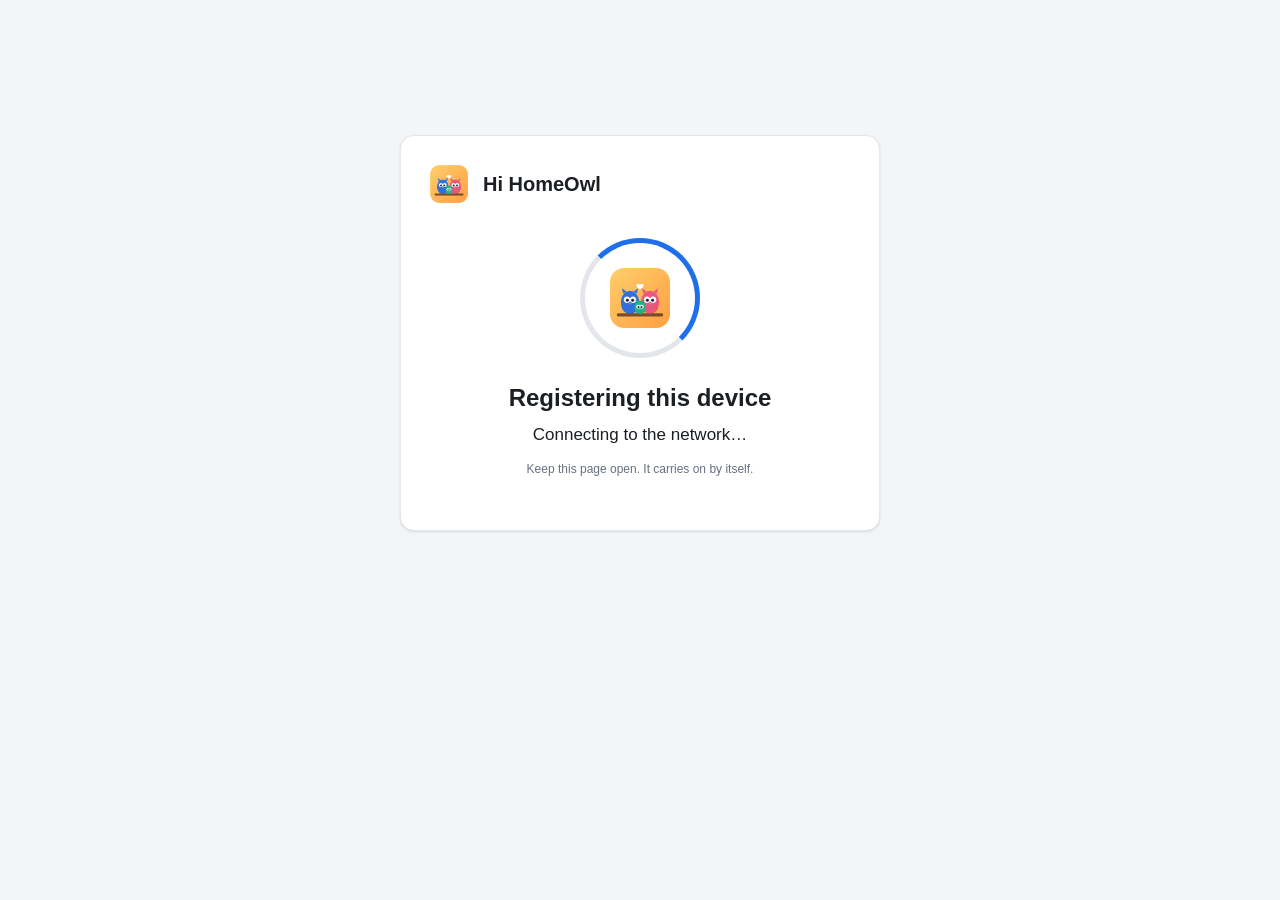
==== commit 9f3a6ce2: "Device page: match NextDNS device names on letters and digits (curly apostrophes, dashes); say when " ====
--- a/web/static/hi.html
+++ b/web/static/hi.html
@@ -14,6 +14,7 @@
     <div class="brand"><img class="logo-img lg" src="icon.png" alt=""> Hi HomeOwl</div>
     <div id="hi-box" role="status"><div class="hi-wait"><div class="hi-wait-ring"><img src="icon.png" alt="" width="64" height="64"></div><h2>Registering this device</h2><p class="hi-wait-step">Looking for this device…</p><p class="fine muted">Keep this page open. It carries on by itself.</p></div></div>
   </div>
+  <p class="fine muted hi-ver" id="hi-ver"></p>
 </section>
 <script src="qr.js"></script>
 <script src="hi.js"></script>
--- a/web/static/style.css
+++ b/web/static/style.css
@@ -634,6 +634,8 @@
 .dp-chip{display:inline-flex;align-items:center;gap:6px;padding:3px 3px 3px 8px;border-radius:999px;background:var(--panel2);border:1px solid var(--line);font-size:13px}
 .dp-chip .x,.pr-tag .x{border:0;background:none;color:var(--muted);cursor:pointer;font-size:15px;padding:0 6px;border-radius:50%}
 .dp-chip .x:hover{color:var(--crit)}
+.dp-chip.old{opacity:.75;border-style:dashed}.dp-chip .dp-n{font-size:11px;color:var(--muted);font-weight:600}
+.dp-old{margin-top:8px}.dp-old>summary{cursor:pointer;font-size:13px;padding:4px 0}.dp-old .dp-sel{margin-top:6px}
 .dp-sug{margin-top:12px;border:1px solid var(--accent);border-radius:10px;padding:4px 10px;background:color-mix(in srgb,var(--accent) 6%,transparent)}
 .dp-h{display:flex;align-items:center;justify-content:space-between;font-size:12px;text-transform:uppercase;letter-spacing:.04em;color:var(--muted);padding:6px 0}
 .dp-q{margin-top:12px;width:100%}
@@ -841,3 +843,40 @@
 .hi-wait-ring img{border-radius:16px;animation:hi-bob 1.6s ease-in-out infinite}
 @keyframes hi-bob{0%,100%{transform:translateY(0) scale(1)}50%{transform:translateY(-6px) scale(1.06)}}
 @media (prefers-reduced-motion:reduce){.hi-wait-ring::before{animation-duration:3s}.hi-wait-ring img{animation:none}}
+.cim-list{display:grid;gap:8px}
+.cim-opt{display:flex;gap:12px;align-items:flex-start;padding:10px 12px;border:1px solid var(--line);border-radius:10px;margin:0}
+.cim-opt:has(input[type=radio]:checked){border-color:var(--accent);background:var(--panel2)}
+.cim-opt.cim-out{opacity:.55;border-style:dashed}
+.cim-opt label{display:flex;gap:8px;align-items:flex-start;margin:0;cursor:pointer;font-size:12px;font-weight:500}
+.cim-opt .cim-keep{flex:1}.cim-opt .cim-in{flex:none;padding-top:1px;color:var(--muted)}
+.cim-opt input{width:auto;flex:none;margin:3px 0 0}.cim-keep>div{flex:1;font-size:13px;font-weight:400;color:var(--text)}
+.hi-main{align-items:flex-start}.hi-main input{margin-top:3px!important}
+/* device issues */
+.iss-busy{display:flex;gap:10px;align-items:center;margin:10px 0}.iss-busy .spinner{width:20px;height:20px;border-width:2px}
+.iss-steps{list-style:none;padding:0;margin:10px 0}.iss-steps li{display:flex;gap:8px;margin:5px 0}
+.iss-ok{color:var(--ok);font-weight:700}.iss-bad{color:var(--crit);font-weight:700}.iss-dot{color:var(--muted)}
+.iss-from{display:flex;gap:6px 14px;flex-wrap:wrap;align-items:center;margin:8px 0}.iss-from label{margin:0}
+.iss-fix{margin-top:10px}.iss-fix .pv{margin:8px 0}
+#cl-issue{max-width:420px}
+.ap-grace{display:flex;gap:6px 12px;align-items:flex-end;flex-wrap:wrap;margin:8px 0}.ap-grace label{margin:0}.ap-grace select{width:auto}
+.al-ntfy-row{display:flex;gap:8px;align-items:center;margin-top:5px}.al-ntfy-row input{flex:1;margin:0}.al-ntfy-row .btn{white-space:nowrap}
+/* the check-in page for an approved device (myhome.go) */
+.hi-stat{display:flex;gap:12px;align-items:center;margin:14px 0;padding:12px 14px;border-radius:12px;border:1px solid var(--line);background:var(--panel2)}
+.hi-stat-ic{flex:none;width:34px;height:34px;border-radius:50%;display:grid;place-items:center;font-weight:700;font-size:18px;color:#fff;background:var(--ok)}
+.hi-stat.warn .hi-stat-ic{background:var(--med)}
+.hi-stat b{font-size:16px}
+.hi-sect{margin:16px 0;padding-top:12px;border-top:1px solid var(--line)}
+.hi-sect h3{margin:0 0 8px;font-size:15px}
+.hi-row{display:grid;grid-template-columns:90px auto 1fr;gap:4px 10px;align-items:baseline;margin:5px 0}
+.hi-row>span:first-child{color:var(--muted);font-size:13px}.hi-row .fine{min-width:0;overflow-wrap:anywhere}
+.hi-bl{display:flex;gap:10px;align-items:center;justify-content:space-between;padding:8px 0;border-bottom:1px solid var(--line)}
+.hi-bl>div{min-width:0;overflow-wrap:anywhere}.hi-bl .btn{flex:none}
+.hi-ask,.hi-ask-other{display:flex;gap:8px;align-items:center;margin:8px 0 0}
+.hi-ask input,.hi-ask-other input{flex:1;min-width:0;margin:0}.hi-ask .btn,.hi-ask-other .btn{flex:none}
+.hi-ask{padding:0 0 10px;border-bottom:1px solid var(--line)}
+.connect-card .hi-ask .btn.primary{width:auto;padding:6px 16px}.connect-card form.hi-ask,.connect-card form.hi-ask-other{margin-top:8px}
+.hi-req{display:flex;justify-content:space-between;gap:10px;padding:3px 0;font-size:13px}
+.hi-again-setup{margin:16px 0}.hi-again-setup>summary{cursor:pointer;color:var(--accent);font-size:14px}
+.hi-guest{margin:6px 0}.hi-guest>summary{cursor:pointer;padding:6px 0}.hi-guest[open]>summary{margin-bottom:6px}
+.hi-ver{text-align:center;margin:12px 0 0}
+@media (max-width:420px){.hi-row{grid-template-columns:80px 1fr}.hi-row .fine{grid-column:2}}
